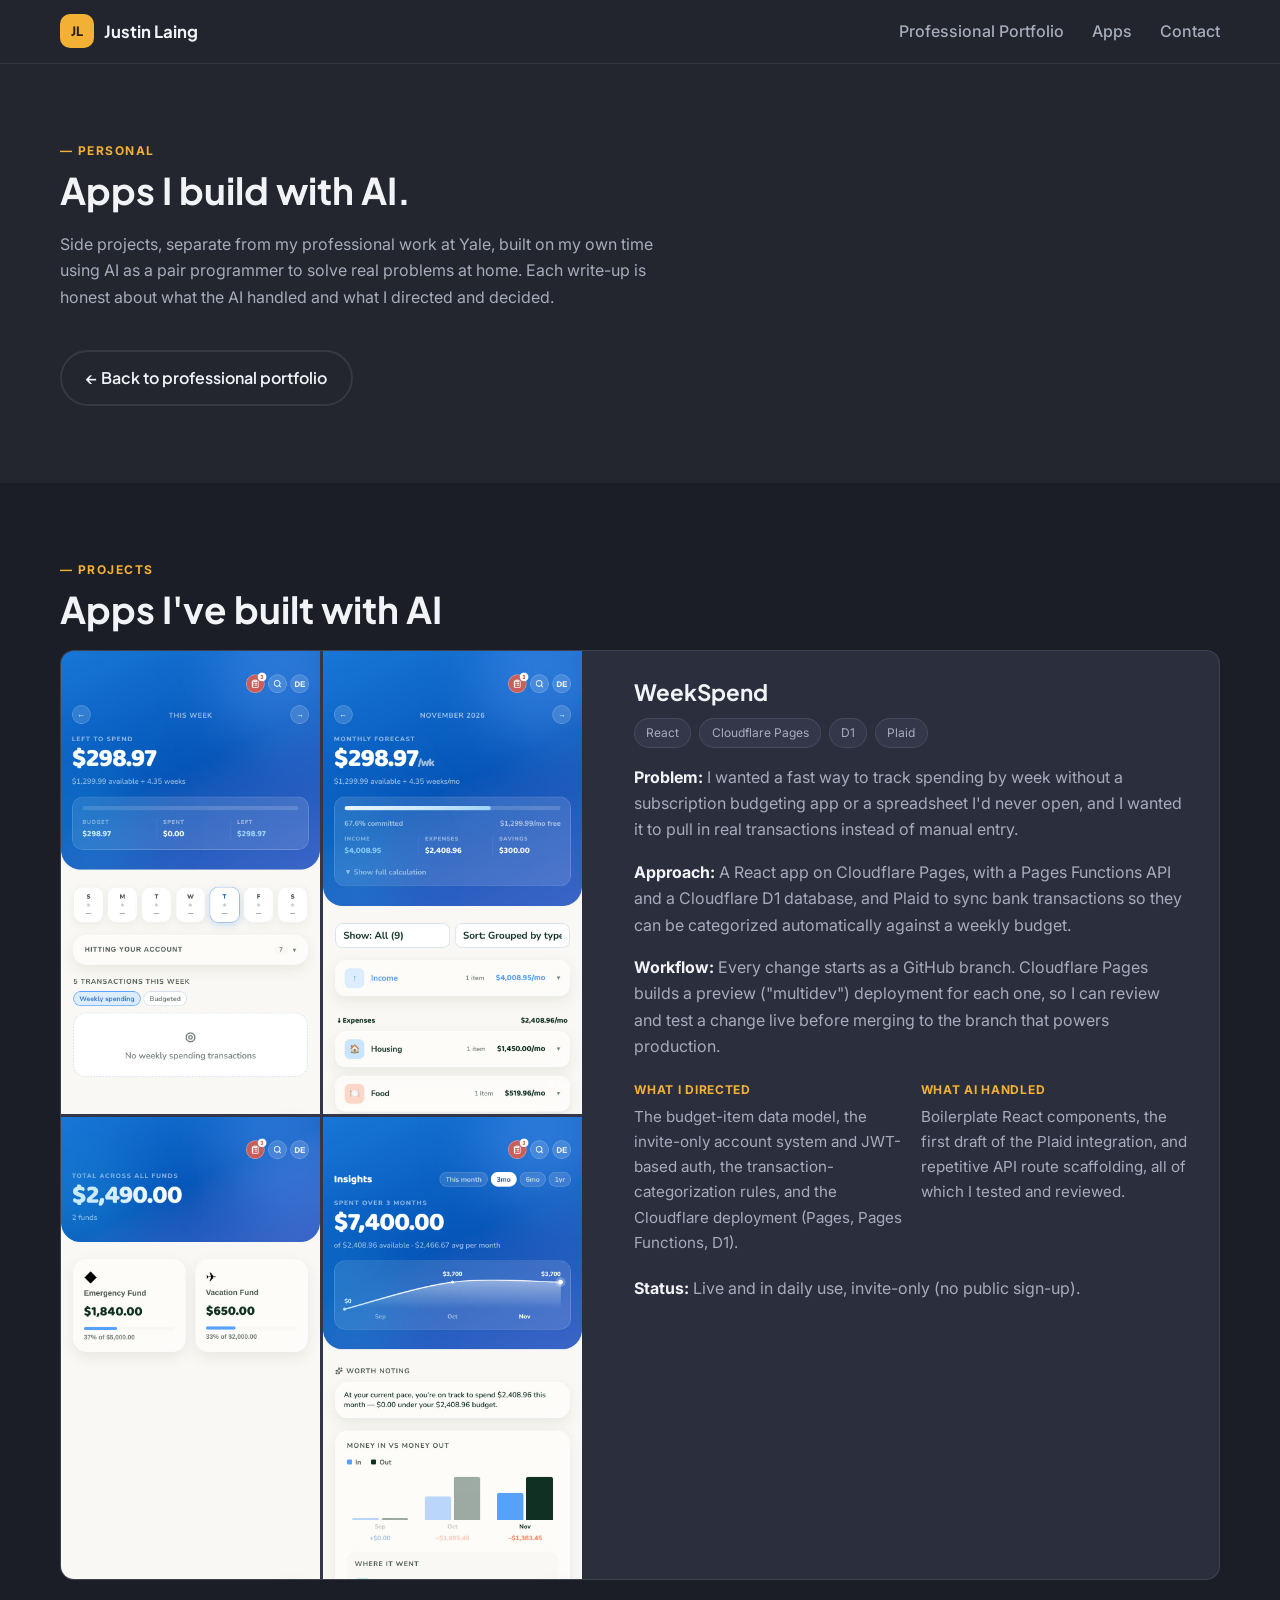
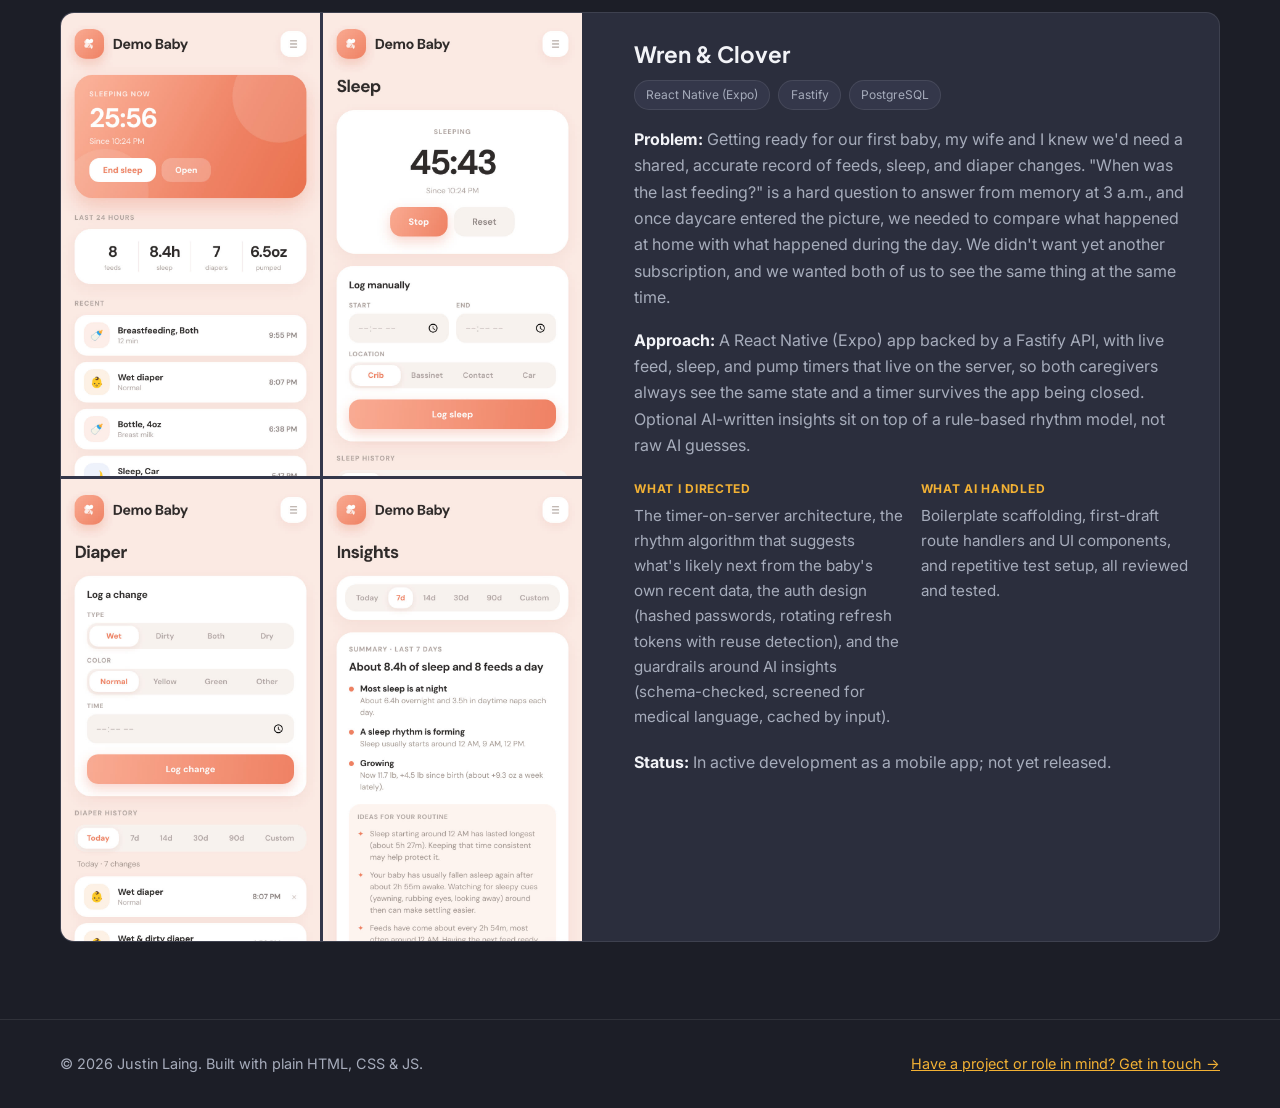
==== personal.html @ f3c693b4 "Turn project screenshots into 4-image galleries Replace the single 2-up collage per project with a p" ====
<!DOCTYPE html>
<html lang="en">
<head>
  <meta charset="UTF-8">
  <meta name="viewport" content="width=device-width, initial-scale=1.0">
  <title>Justin Laing | Personal Projects</title>
  <meta name="description" content="Personal AI-assisted app projects by Justin Laing, built on his own time and separate from his professional work at Yale University.">

  <!-- Open Graph / social sharing -->
  <meta property="og:title" content="Justin Laing | Personal Projects">
  <meta property="og:description" content="Apps Justin Laing has built with AI as a pair programmer, on his own time.">
  <meta property="og:type" content="website">

  <link rel="preconnect" href="https://fonts.googleapis.com">
  <link rel="preconnect" href="https://fonts.gstatic.com" crossorigin>
  <link href="https://fonts.googleapis.com/css2?family=Plus+Jakarta+Sans:wght@400;500;600;700;800&family=Inter:wght@400;500;600&display=swap" rel="stylesheet">

  <link rel="stylesheet" href="styles.css">
</head>
<body>
  <a class="skip-link" href="#main">Skip to content</a>

  <header class="site-header">
    <nav class="nav" aria-label="Primary">
      <a class="nav__brand" href="#top">
        <span class="nav__mark" aria-hidden="true">JL</span>
        Justin Laing
      </a>
      <button class="nav__toggle" aria-expanded="false" aria-controls="nav-menu" aria-label="Menu">
        <span></span><span></span><span></span>
      </button>
      <ul class="nav__menu" id="nav-menu">
        <li><a href="index.html">Professional Portfolio</a></li>
        <li><a href="#apps">Apps</a></li>
        <li><a href="index.html#contact">Contact</a></li>
      </ul>
    </nav>
  </header>

  <main id="main">
    <!-- Intro -->
    <section class="section" id="top">
      <div class="container">
        <p class="section__kicker">— Personal</p>
        <h1 class="section__title">Apps I build with AI.</h1>
        <p class="section__intro">Side projects, separate from my professional work at Yale, built on my own time using AI as a pair programmer to solve real problems at home. Each write-up is honest about what the AI handled and what I directed and decided.</p>
        <a class="btn btn--ghost" href="index.html">← Back to professional portfolio</a>
      </div>
    </section>

    <!-- Personal projects: AI-built apps -->
    <section class="section section--alt" id="apps" aria-labelledby="apps-h">
      <div class="container">
        <p class="section__kicker">— Projects</p>
        <h2 id="apps-h" class="section__title">Apps I've built with AI</h2>

        <div class="cases">
          <!-- Case study 1: WeekSpend -->
          <article class="case">
            <div class="case__media">
              <div class="case__gallery">
                <img src="images/weekspend-weekly.jpg" alt="WeekSpend's This Week dashboard, showing left-to-spend for the week and the week's transactions." loading="lazy" width="840" height="1500">
                <img src="images/weekspend-budget.jpg" alt="WeekSpend's Budget view: a monthly forecast with a category-by-category breakdown of income, housing, food, and more." loading="lazy" width="840" height="1500">
                <img src="images/weekspend-funds.jpg" alt="WeekSpend's Funds view, showing savings goals with progress bars toward their targets." loading="lazy" width="840" height="1500">
                <img src="images/weekspend-insights.jpg" alt="WeekSpend's Insights view, with a multi-month spending trend chart and a money-in-vs-money-out bar chart." loading="lazy" width="840" height="1500">
              </div>
            </div>
            <div class="case__body">
              <h3 class="case__title">WeekSpend</h3>
              <ul class="card__tags">
                <li>React</li><li>Cloudflare Pages</li><li>D1</li><li>Plaid</li>
              </ul>
              <p class="case__desc"><strong>Problem:</strong> I wanted a fast way to track spending by week without a subscription budgeting app or a spreadsheet I'd never open, and I wanted it to pull in real transactions instead of manual entry.</p>
              <p class="case__desc"><strong>Approach:</strong> A React app on Cloudflare Pages, with a Pages Functions API and a Cloudflare D1 database, and Plaid to sync bank transactions so they can be categorized automatically against a weekly budget.</p>
              <p class="case__desc"><strong>Workflow:</strong> Every change starts as a GitHub branch. Cloudflare Pages builds a preview ("multidev") deployment for each one, so I can review and test a change live before merging to the branch that powers production.</p>
              <dl class="case__split">
                <div>
                  <dt>What I directed</dt>
                  <dd>The budget-item data model, the invite-only account system and JWT-based auth, the transaction-categorization rules, and the Cloudflare deployment (Pages, Pages Functions, D1).</dd>
                </div>
                <div>
                  <dt>What AI handled</dt>
                  <dd>Boilerplate React components, the first draft of the Plaid integration, and repetitive API route scaffolding, all of which I tested and reviewed.</dd>
                </div>
              </dl>
              <p class="case__desc"><strong>Status:</strong> Live and in daily use, invite-only (no public sign-up).</p>
            </div>
          </article>

          <!-- Case study 2: Wren & Clover -->
          <article class="case">
            <div class="case__media">
              <div class="case__gallery">
                <img src="images/wren-home.jpg" alt="Wren &amp; Clover's Home screen, with a live sleeping-now timer, 24-hour stats, and a recent activity feed. Shown with demo data." loading="lazy" width="840" height="1500">
                <img src="images/wren-sleep.jpg" alt="Wren &amp; Clover's Sleep screen, with a running sleep timer, manual logging form, and sleep history." loading="lazy" width="840" height="1500">
                <img src="images/wren-diaper.jpg" alt="Wren &amp; Clover's Diaper screen, with a logging form and a history list of recent changes." loading="lazy" width="840" height="1500">
                <img src="images/wren-insights.jpg" alt="Wren &amp; Clover's Insights screen, with a rule-based summary of sleep, feed, and growth rhythms." loading="lazy" width="840" height="1500">
              </div>
            </div>
            <div class="case__body">
              <h3 class="case__title">Wren &amp; Clover</h3>
              <ul class="card__tags">
                <li>React Native (Expo)</li><li>Fastify</li><li>PostgreSQL</li>
              </ul>
              <p class="case__desc"><strong>Problem:</strong> Getting ready for our first baby, my wife and I knew we'd need a shared, accurate record of feeds, sleep, and diaper changes. "When was the last feeding?" is a hard question to answer from memory at 3 a.m., and once daycare entered the picture, we needed to compare what happened at home with what happened during the day. We didn't want yet another subscription, and we wanted both of us to see the same thing at the same time.</p>
              <p class="case__desc"><strong>Approach:</strong> A React Native (Expo) app backed by a Fastify API, with live feed, sleep, and pump timers that live on the server, so both caregivers always see the same state and a timer survives the app being closed. Optional AI-written insights sit on top of a rule-based rhythm model, not raw AI guesses.</p>
              <dl class="case__split">
                <div>
                  <dt>What I directed</dt>
                  <dd>The timer-on-server architecture, the rhythm algorithm that suggests what's likely next from the baby's own recent data, the auth design (hashed passwords, rotating refresh tokens with reuse detection), and the guardrails around AI insights (schema-checked, screened for medical language, cached by input).</dd>
                </div>
                <div>
                  <dt>What AI handled</dt>
                  <dd>Boilerplate scaffolding, first-draft route handlers and UI components, and repetitive test setup, all reviewed and tested.</dd>
                </div>
              </dl>
              <p class="case__desc"><strong>Status:</strong> In active development as a mobile app; not yet released.</p>
            </div>
          </article>
        </div>
      </div>
    </section>
  </main>

  <footer class="site-footer">
    <div class="container footer__grid">
      <p>© <span id="year"></span> Justin Laing. Built with plain HTML, CSS &amp; JS.</p>
      <p><a href="index.html#contact">Have a project or role in mind? Get in touch <span aria-hidden="true">→</span></a></p>
    </div>
  </footer>

  <script src="script.js" defer></script>
</body>
</html>
---- styles.css ----
/* ---- Design tokens ---- */
:root {
  --bg: #23252f;
  --bg-panel: #34374a;
  --bg-panel-alt: #2b2e3d;
  --bg-alt: #1c1e27;
  --text: #f2f3f7;
  --muted: #a6acbb;
  --accent: #f2b134;
  --accent-dark: #d99a1f;
  --accent-ink: #2a2110;
  --border: rgba(255, 255, 255, 0.09);
  --radius: 14px;
  --max: 1160px;
  --space: clamp(3rem, 6vw, 5.5rem);
  --font-head: "Plus Jakarta Sans", system-ui, -apple-system, "Segoe UI", Roboto, sans-serif;
  --font-body: "Inter", system-ui, -apple-system, "Segoe UI", Roboto, sans-serif;
  font-synthesis: none;
}

/* ---- Reset / base ---- */
*, *::before, *::after { box-sizing: border-box; }
html { scroll-behavior: smooth; }
@media (prefers-reduced-motion: reduce) { html { scroll-behavior: auto; } }

body {
  margin: 0;
  font-family: var(--font-body);
  line-height: 1.65;
  color: var(--text);
  background: var(--bg);
  -webkit-font-smoothing: antialiased;
}

h1, h2, h3 { font-family: var(--font-head); line-height: 1.2; margin: 0 0 0.5em; font-weight: 700; }
p { margin: 0 0 1rem; }
a { color: var(--accent); }

img { max-width: 100%; height: auto; }

.container {
  width: min(100% - 2.5rem, var(--max));
  margin-inline: auto;
}
.container--narrow { max-width: 620px; }

/* ---- Accessibility helpers ---- */
.skip-link {
  position: absolute; left: 0; top: -3rem;
  background: var(--accent); color: var(--accent-ink);
  padding: .6rem 1rem; z-index: 100;
  transition: top .15s;
}
.skip-link:focus { top: 0; }

:focus-visible {
  outline: 3px solid var(--accent);
  outline-offset: 2px;
}

/* ---- Header / nav ---- */
.site-header {
  position: sticky; top: 0; z-index: 50;
  background: color-mix(in srgb, var(--bg) 88%, transparent);
  backdrop-filter: blur(10px);
  border-bottom: 1px solid var(--border);
}
.nav {
  display: flex; align-items: center; justify-content: space-between;
  width: min(100% - 2.5rem, var(--max)); margin-inline: auto;
  padding: .9rem 0;
}
.nav__brand {
  display: flex; align-items: center; gap: .6rem;
  font-family: var(--font-head); font-weight: 700; font-size: 1.05rem;
  text-decoration: none; color: var(--text);
}
.nav__mark {
  display: grid; place-items: center;
  width: 34px; height: 34px; border-radius: 10px;
  background: var(--accent); color: var(--accent-ink);
  font-family: var(--font-head); font-weight: 800; font-size: .8rem;
  letter-spacing: .01em;
}
.nav__menu {
  display: flex; gap: 1.75rem; list-style: none; margin: 0; padding: 0;
}
.nav__menu a { text-decoration: none; color: var(--muted); font-weight: 500; }
.nav__menu a:hover { color: var(--accent); }

.nav__toggle {
  display: none; flex-direction: column; gap: 5px;
  background: none; border: 0; cursor: pointer; padding: .4rem;
}
.nav__toggle span {
  width: 24px; height: 2px; background: var(--text); border-radius: 2px;
}

@media (max-width: 640px) {
  .nav__toggle { display: flex; }
  .nav__menu {
    position: absolute; inset: 100% 0 auto 0;
    flex-direction: column; gap: 0;
    background: var(--bg); border-bottom: 1px solid var(--border);
    padding: .5rem 1.25rem 1rem;
    display: none;
  }
  .nav__menu.is-open { display: flex; }
  .nav__menu li { padding: .5rem 0; }
}

/* ---- Buttons ---- */
.btn {
  display: inline-block; padding: .8rem 1.5rem;
  border-radius: 999px; font-weight: 600; font-family: var(--font-head);
  text-decoration: none; cursor: pointer; border: 2px solid transparent;
  transition: background .15s, color .15s, border-color .15s, transform .15s;
}
.btn--primary { background: var(--accent); color: var(--accent-ink); }
.btn--primary:hover { background: var(--accent-dark); transform: translateY(-1px); }
.btn--ghost { border-color: var(--border); color: var(--text); }
.btn--ghost:hover { border-color: var(--accent); color: var(--accent); }

/* ---- Hero ---- */
.hero { padding: var(--space) 0 calc(var(--space) * .6); background: var(--bg); }
.hero__grid {
  width: min(100% - 2.5rem, var(--max)); margin-inline: auto;
  display: grid; gap: 2.5rem; grid-template-columns: 1fr;
  align-items: center;
}
@media (min-width: 860px) {
  .hero__grid { grid-template-columns: minmax(0, 320px) 1fr; gap: 4rem; }
}

.hero__visual {
  background: linear-gradient(160deg, var(--bg-panel), var(--bg-panel-alt));
  border: 1px solid var(--border);
  border-radius: 24px;
  padding: 2.5rem 2rem;
  display: flex; flex-direction: column; align-items: flex-start; gap: 1.5rem;
  position: relative; overflow: hidden;
}
.hero__visual::before {
  content: ""; position: absolute; inset: auto -30% -40% auto;
  width: 220px; height: 220px; border-radius: 50%;
  background: color-mix(in srgb, var(--accent) 18%, transparent);
}
.hero__avatar {
  position: relative;
  width: 96px; height: 96px; border-radius: 50%;
  background: var(--accent); color: var(--accent-ink);
  display: grid; place-items: center;
  font-family: var(--font-head); font-weight: 800; font-size: 2rem;
  border: 4px solid color-mix(in srgb, var(--accent) 40%, transparent);
}
.hero__nameplate {
  position: relative;
  font-family: var(--font-head); font-weight: 800;
  font-size: clamp(1.6rem, 3vw, 2rem); margin: 0;
}
.hero__nameplate-accent { color: var(--accent); }
.hero__iconlinks {
  position: relative;
  list-style: none; display: flex; gap: .75rem; margin: 0; padding: 0;
}
.hero__iconlinks a {
  display: grid; place-items: center;
  width: 40px; height: 40px; border-radius: 50%;
  border: 1px solid var(--border); color: var(--text);
  transition: border-color .15s, color .15s, background .15s;
}
.hero__iconlinks a:hover {
  border-color: var(--accent); color: var(--accent-ink); background: var(--accent);
}

.hero__content { max-width: 640px; }
.hero__kicker {
  text-transform: uppercase; letter-spacing: .12em;
  font-size: .8rem; color: var(--accent); font-weight: 700; margin-bottom: 1rem;
}
.hero__title { font-size: clamp(2rem, 4.5vw, 2.9rem); }
.hero__lead { font-size: 1.15rem; color: var(--muted); max-width: 48ch; }
.hero__actions { display: flex; flex-wrap: wrap; gap: 1rem; margin-top: 1.75rem; }

/* ---- Sections (general) ---- */
.section { padding: var(--space) 0; }
.section--alt { background: var(--bg-alt); }
.section__title { font-size: clamp(1.6rem, 4vw, 2.3rem); }
.section__kicker {
  text-transform: uppercase; letter-spacing: .12em;
  font-size: .75rem; font-weight: 700; color: var(--accent);
  margin: 0 0 .5rem;
}
.section__intro { color: var(--muted); max-width: 60ch; margin-bottom: 2.5rem; }

/* ---- Stats strip ---- */
.stats { padding: var(--space) 0; background: var(--bg-alt); border-block: 1px solid var(--border); }
.stats__grid {
  display: grid; gap: 3rem; grid-template-columns: 1fr;
}
@media (min-width: 860px) {
  .stats__grid { grid-template-columns: 1fr 1fr; align-items: start; }
}
.stats__title { font-size: clamp(1.4rem, 3vw, 1.9rem); }
.stats__text { color: var(--muted); max-width: 42ch; }
.stats__link {
  display: inline-block; font-weight: 600; text-decoration: none;
  color: var(--accent); margin-top: .5rem;
}
.stats__link:hover { text-decoration: underline; }
.stats__quote {
  font-family: var(--font-head); font-weight: 600; font-size: 1.2rem;
  color: var(--text); font-style: normal; margin-bottom: 2rem;
}
.stats__numbers {
  display: grid; gap: 1.5rem;
  grid-template-columns: repeat(auto-fit, minmax(130px, 1fr));
}
.stat__value {
  display: block; font-family: var(--font-head); font-weight: 800;
  font-size: 2.2rem; color: var(--accent);
}
.stat__label { display: block; color: var(--muted); font-size: .9rem; }

/* ---- Services / cards ---- */
.services { padding: var(--space) 0; background: var(--bg); }
.service-cards {
  display: grid; gap: 1.5rem;
  grid-template-columns: repeat(auto-fit, minmax(240px, 1fr));
  margin-top: 2.5rem;
}
.service-card {
  background: var(--bg-panel-alt); border: 1px solid var(--border);
  border-radius: var(--radius); padding: 2rem;
  transition: transform .15s, border-color .15s;
}
.service-card:hover { transform: translateY(-3px); border-color: var(--accent); }
.service-card h3 { font-size: 1.15rem; margin: 1.25rem 0 .5rem; }
.service-card p { color: var(--muted); margin: 0; font-size: .95rem; }
.service-card__icon { color: var(--accent); }
.service-card--accent {
  background: var(--accent); color: var(--accent-ink);
  border-color: var(--accent);
}
.service-card--accent .service-card__icon { color: var(--accent-ink); }
.service-card--accent p { color: color-mix(in srgb, var(--accent-ink) 75%, transparent); }
.service-card--accent:hover { transform: translateY(-3px); border-color: var(--accent-dark); }

/* ---- Project / portfolio cards ---- */
.portfolio { background: var(--bg-alt); }
.cases { display: grid; gap: 2rem; }
.case {
  display: grid; gap: 1.5rem;
  grid-template-columns: 1fr;
  background: var(--bg-panel-alt); border: 1px solid var(--border);
  border-radius: var(--radius); overflow: hidden;
  transition: border-color .15s;
}
.case:hover { border-color: var(--accent); }
@media (min-width: 720px) {
  .case { grid-template-columns: minmax(0, 45%) 1fr; align-items: stretch; }
}
.case__media { background: var(--bg-panel); height: 100%; }
.case__media img { display: block; width: 100%; height: 100%; object-fit: cover; }
.case__gallery {
  display: grid; grid-template-columns: repeat(2, 1fr); gap: 3px;
  height: 100%;
}
.case__gallery img {
  width: 100%; height: 100%;
  aspect-ratio: 840 / 1500; object-fit: cover; object-position: top;
}
.case__body { padding: 1.75rem; }
.case__title { font-size: 1.4rem; margin-bottom: .75rem; }
.case__desc { color: var(--muted); }
.case__desc strong { color: var(--text); }
.case__split {
  display: grid; gap: 1rem; margin: 1.25rem 0;
  grid-template-columns: repeat(auto-fit, minmax(180px, 1fr));
}
.case__split dt {
  font-size: .75rem; text-transform: uppercase; letter-spacing: .06em;
  color: var(--accent); font-weight: 700; margin-bottom: .3rem;
}
.case__split dd { margin: 0; color: var(--muted); font-size: .95rem; }
.case__links { display: flex; align-items: center; gap: 1.25rem; margin: 1.25rem 0 0; }

.card__tags {
  list-style: none; margin: 0 0 1rem; padding: 0;
  display: flex; flex-wrap: wrap; gap: .5rem;
}
.card__tags li {
  font-size: .75rem; background: var(--bg-panel);
  border: 1px solid var(--border); border-radius: 999px;
  padding: .25rem .7rem; color: var(--muted);
}
.card__link { font-weight: 600; text-decoration: none; }
.card__link:hover { text-decoration: underline; }

/* ---- Case study (work) ---- */
.case-highlight {
  display: grid; gap: 1.5rem;
  margin: 2rem 0 2.5rem;
}
@media (min-width: 700px) {
  .case-highlight { grid-template-columns: 1.2fr 1fr; align-items: stretch; gap: 2rem; }
}

.case-media {
  margin: 0;
  border: 1px solid var(--border);
  border-radius: var(--radius);
  overflow: hidden;
  background: var(--bg-panel);
  display: flex; flex-direction: column;
}
.case-media img { display: block; width: 100%; height: auto; flex: 1; object-fit: cover; }
.case-media figcaption {
  padding: .6rem 1rem;
  font-size: .8rem; color: var(--muted);
  border-top: 1px solid var(--border);
}

.case-facts {
  display: grid; gap: 1rem;
  grid-template-columns: repeat(2, 1fr);
}
.case-fact {
  background: var(--bg-panel-alt); border: 1px solid var(--border);
  border-radius: var(--radius); padding: 1.1rem 1.25rem;
}
.case-fact__label {
  display: block; text-transform: uppercase; letter-spacing: .06em;
  font-size: .72rem; font-weight: 700; color: var(--accent); margin-bottom: .35rem;
}
.case-fact__value { display: block; font-family: var(--font-head); font-weight: 700; font-size: 1.05rem; }

.case-body { display: grid; gap: 2.5rem; margin-top: 2.5rem; }
@media (min-width: 820px) {
  .case-body { grid-template-columns: 1.1fr .9fr; align-items: start; }
}
.case-body h3 { font-size: 1.1rem; margin: 1.5rem 0 .6rem; }
.case-body h3:first-child { margin-top: 0; }
.case-body p { color: var(--muted); }
.case-body ul.tl__list { color: var(--muted); }

.case-quote {
  border-left: 3px solid var(--accent); margin: 1.5rem 0 0;
  padding: .2rem 0 .2rem 1.25rem;
}
.case-quote p { font-family: var(--font-head); font-weight: 600; font-size: 1.05rem; color: var(--text); margin-bottom: .4rem; }
.case-quote cite { font-style: normal; color: var(--muted); font-size: .85rem; }

.case-actions { margin-top: 2rem; }

/* ---- About ---- */
.about { max-width: 68ch; }
.about p { color: var(--muted); }

/* ---- Skills ---- */
.skills {
  list-style: none; margin: 0; padding: 0;
  display: grid; gap: .75rem;
  grid-template-columns: repeat(auto-fit, minmax(180px, 1fr));
}
.skills li {
  background: var(--bg-panel-alt); border: 1px solid var(--border);
  border-radius: var(--radius); padding: .75rem 1rem; font-weight: 500;
}

/* ---- Contact ---- */
.contact__grid {
  display: grid; gap: 3rem; grid-template-columns: 1fr;
}
@media (min-width: 860px) {
  .contact__grid { grid-template-columns: minmax(0, 380px) 1fr; align-items: start; }
}
.contact__intro p { color: var(--muted); }

.form { display: grid; gap: 1.25rem; }
.field { display: grid; gap: .4rem; }
.field label { font-weight: 600; }
.field input, .field textarea {
  font: inherit; padding: .7rem .8rem;
  border: 1px solid var(--border); border-radius: 10px;
  background: var(--bg-panel-alt); color: var(--text);
}
.field input:focus, .field textarea:focus {
  border-color: var(--accent); outline: none;
  box-shadow: 0 0 0 3px color-mix(in srgb, var(--accent) 25%, transparent);
}
.field textarea { resize: vertical; }
.form__status { font-weight: 500; margin: 0; }
.form__status.is-error { color: #ff7a6b; }
.form__status.is-success { color: #6fd394; }

/* ---- Footer ---- */
.site-footer {
  border-top: 1px solid var(--border);
  padding: 2rem 0; color: var(--muted); font-size: .9rem;
  background: var(--bg-alt);
}
.footer__grid {
  display: flex; flex-wrap: wrap; gap: .5rem 1.5rem;
  align-items: center; justify-content: space-between;
}
.footer__grid p { margin: 0; }

/* ---- Experience head ---- */
.exp__head {
  display: flex; flex-wrap: wrap; gap: 1rem;
  align-items: center; justify-content: space-between; margin-bottom: 1.5rem;
}
.exp__hint {
  color: var(--muted); font-size: .9rem; margin-bottom: 1.75rem;
}

/* ---- Timeline ---- */
.timeline { list-style: none; margin: 0; padding: 0; position: relative; }
.timeline::before {
  content: ""; position: absolute; left: 7px; top: 4px; bottom: 4px;
  width: 2px; background: var(--border);
}
.tl { position: relative; padding-left: 2rem; margin-bottom: 1rem; }
.tl[hidden] { display: none; }
.tl__item {
  background: var(--bg-panel-alt); border: 1px solid var(--border);
  border-radius: var(--radius);
  transition: border-color .15s, background .15s;
}
.tl__item:hover, .tl__item:focus-within {
  border-color: var(--accent);
  background: color-mix(in srgb, var(--bg-panel-alt) 80%, var(--accent) 6%);
}
.tl__summary {
  display: flex; align-items: center; gap: 1rem;
  cursor: pointer; list-style: none;
  padding: 1.1rem 1.35rem;
}
.tl__summary::-webkit-details-marker { display: none; }
.tl__summary-text { display: grid; gap: .15rem; flex: 1; min-width: 0; }
.tl__dot {
  position: absolute; left: 0; top: 1.2rem;
  width: 16px; height: 16px; border-radius: 50%;
  background: var(--bg-alt); border: 3px solid var(--accent);
}
.tl__role { font-family: var(--font-head); font-weight: 700; font-size: 1.1rem; }
.tl__meta { color: var(--muted); font-size: .9rem; }
.tl__chevron {
  flex-shrink: 0; color: var(--muted);
  transition: transform .2s, color .15s;
}
.tl__item[open] .tl__chevron { transform: rotate(180deg); color: var(--accent); }
.tl__item:hover .tl__chevron, .tl__item:focus-within .tl__chevron { color: var(--accent); }
.tl__detail { padding: 0 1.35rem 1.25rem; margin-top: -.25rem; color: var(--muted); }
.tl__detail p { margin-bottom: .75rem; }

/* ---- Timeline detail lists ---- */
.tl__list { margin: .25rem 0 1rem; padding-left: 1.1rem; }
.tl__list li { margin-bottom: .5rem; }

/* ---- Skill groups ---- */
.skillgroups {
  display: grid; gap: 2rem;
  grid-template-columns: repeat(auto-fit, minmax(220px, 1fr));
}
.skillgroup__title {
  font-size: .8rem; text-transform: uppercase; letter-spacing: .06em;
  color: var(--muted); margin-bottom: .85rem;
}
.skillgroup .skills { grid-template-columns: 1fr; gap: .5rem; }

/* ---- Print: clean résumé output ---- */
@media print {
  .site-header, .site-footer, .hero, .stats, .services, .portfolio,
  .exp__hint, .nav__toggle, .skip-link, .form, #contact .section__title,
  .exp__head .btn { display: none !important; }
  body { color: #000; background: #fff; }
  .section { padding: 1rem 0; }
  .tl__item, .skills li {
    border: 1px solid #ccc; break-inside: avoid;
  }
  .timeline .tl__detail { display: block !important; }
  details { display: block; }
  details > summary { list-style: none; }
  a { color: #000; text-decoration: underline; }
}
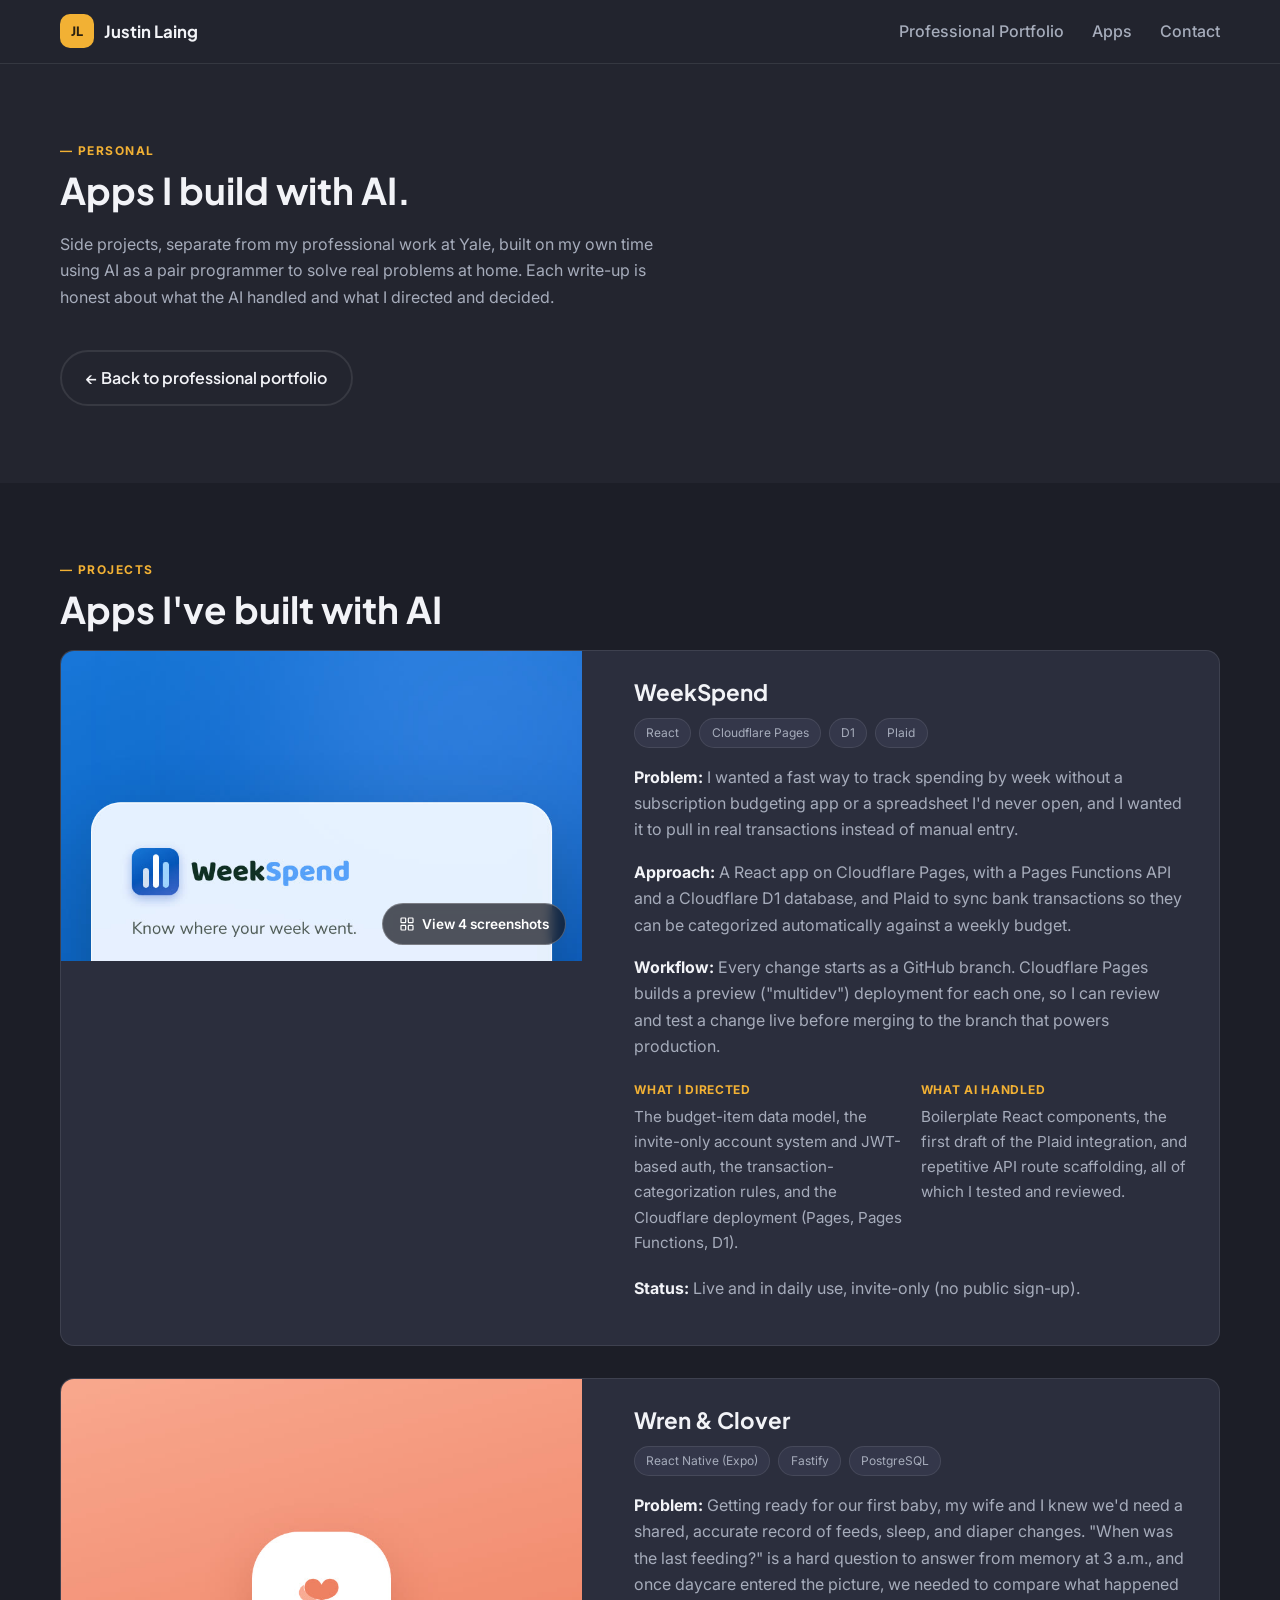
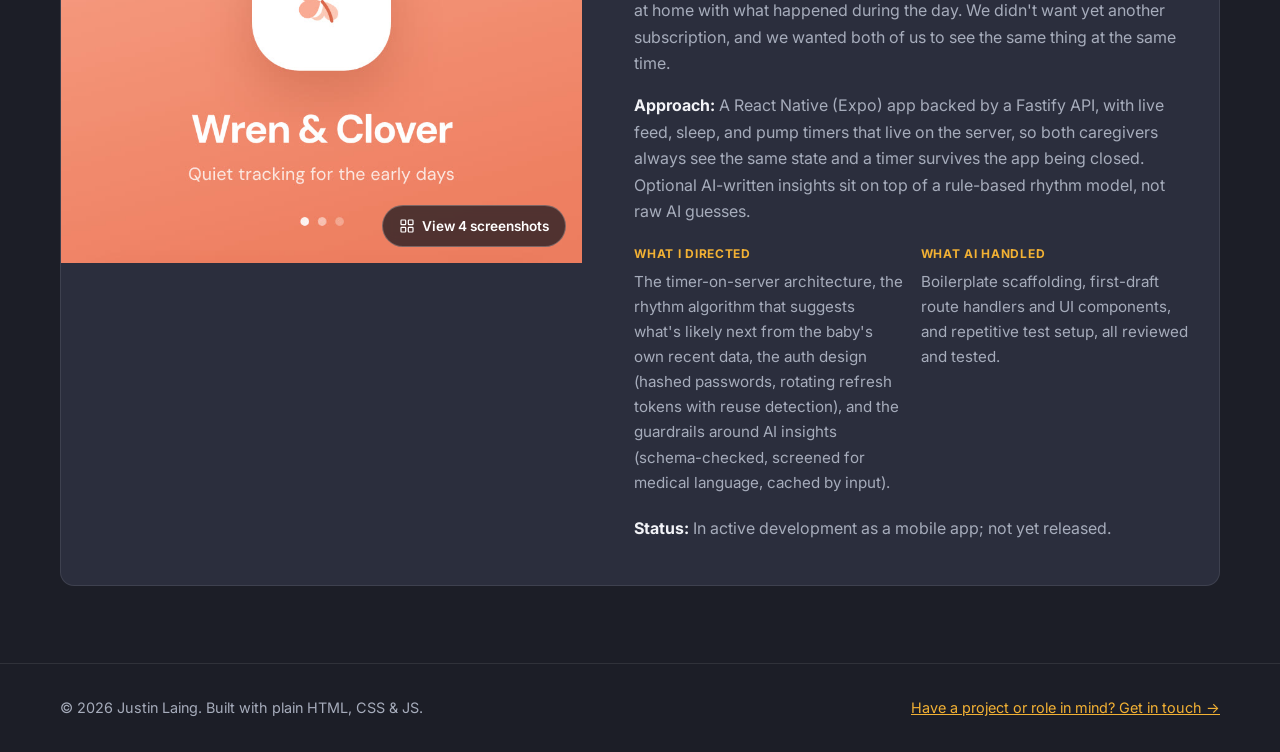
==== commit 2229b155: "Show app branding as the main image, screenshots in a lightbox gallery Replace the inline 2x2 screen" ====
--- a/personal.html
+++ b/personal.html
@@ -58,12 +58,17 @@
           <!-- Case study 1: WeekSpend -->
           <article class="case">
             <div class="case__media">
-              <div class="case__gallery">
-                <img src="images/weekspend-weekly.jpg" alt="WeekSpend's This Week dashboard, showing left-to-spend for the week and the week's transactions." loading="lazy" width="840" height="1500">
-                <img src="images/weekspend-budget.jpg" alt="WeekSpend's Budget view: a monthly forecast with a category-by-category breakdown of income, housing, food, and more." loading="lazy" width="840" height="1500">
-                <img src="images/weekspend-funds.jpg" alt="WeekSpend's Funds view, showing savings goals with progress bars toward their targets." loading="lazy" width="840" height="1500">
-                <img src="images/weekspend-insights.jpg" alt="WeekSpend's Insights view, with a multi-month spending trend chart and a money-in-vs-money-out bar chart." loading="lazy" width="840" height="1500">
-              </div>
+              <img src="images/weekspend-brand.jpg" alt="The WeekSpend app icon and wordmark, with the tagline 'Know where your week went.'" loading="lazy" width="840" height="500">
+              <button type="button" class="case__gallery-btn" data-gallery-target="gallery-weekspend">
+                <svg viewBox="0 0 24 24" width="16" height="16" fill="none" stroke="currentColor" stroke-width="1.8" stroke-linecap="round" stroke-linejoin="round" aria-hidden="true"><rect x="3" y="3" width="7" height="7" rx="1"/><rect x="14" y="3" width="7" height="7" rx="1"/><rect x="3" y="14" width="7" height="7" rx="1"/><rect x="14" y="14" width="7" height="7" rx="1"/></svg>
+                View 4 screenshots
+              </button>
+            </div>
+            <div id="gallery-weekspend" class="gallery-data" hidden>
+              <img src="images/weekspend-weekly.jpg" alt="WeekSpend's This Week dashboard, showing left-to-spend for the week and the week's transactions.">
+              <img src="images/weekspend-budget.jpg" alt="WeekSpend's Budget view: a monthly forecast with a category-by-category breakdown of income, housing, food, and more.">
+              <img src="images/weekspend-funds.jpg" alt="WeekSpend's Funds view, showing savings goals with progress bars toward their targets.">
+              <img src="images/weekspend-insights.jpg" alt="WeekSpend's Insights view, with a multi-month spending trend chart and a money-in-vs-money-out bar chart.">
             </div>
             <div class="case__body">
               <h3 class="case__title">WeekSpend</h3>
@@ -90,12 +95,17 @@
           <!-- Case study 2: Wren & Clover -->
           <article class="case">
             <div class="case__media">
-              <div class="case__gallery">
-                <img src="images/wren-home.jpg" alt="Wren &amp; Clover's Home screen, with a live sleeping-now timer, 24-hour stats, and a recent activity feed. Shown with demo data." loading="lazy" width="840" height="1500">
-                <img src="images/wren-sleep.jpg" alt="Wren &amp; Clover's Sleep screen, with a running sleep timer, manual logging form, and sleep history." loading="lazy" width="840" height="1500">
-                <img src="images/wren-diaper.jpg" alt="Wren &amp; Clover's Diaper screen, with a logging form and a history list of recent changes." loading="lazy" width="840" height="1500">
-                <img src="images/wren-insights.jpg" alt="Wren &amp; Clover's Insights screen, with a rule-based summary of sleep, feed, and growth rhythms." loading="lazy" width="840" height="1500">
-              </div>
+              <img src="images/wren-brand.jpg" alt="The Wren &amp; Clover app icon and wordmark, with the tagline 'Quiet tracking for the early days.'" loading="lazy" width="840" height="780">
+              <button type="button" class="case__gallery-btn" data-gallery-target="gallery-wren">
+                <svg viewBox="0 0 24 24" width="16" height="16" fill="none" stroke="currentColor" stroke-width="1.8" stroke-linecap="round" stroke-linejoin="round" aria-hidden="true"><rect x="3" y="3" width="7" height="7" rx="1"/><rect x="14" y="3" width="7" height="7" rx="1"/><rect x="3" y="14" width="7" height="7" rx="1"/><rect x="14" y="14" width="7" height="7" rx="1"/></svg>
+                View 4 screenshots
+              </button>
+            </div>
+            <div id="gallery-wren" class="gallery-data" hidden>
+              <img src="images/wren-home.jpg" alt="Wren &amp; Clover's Home screen, with a live sleeping-now timer, 24-hour stats, and a recent activity feed. Shown with demo data.">
+              <img src="images/wren-sleep.jpg" alt="Wren &amp; Clover's Sleep screen, with a running sleep timer, manual logging form, and sleep history.">
+              <img src="images/wren-diaper.jpg" alt="Wren &amp; Clover's Diaper screen, with a logging form and a history list of recent changes.">
+              <img src="images/wren-insights.jpg" alt="Wren &amp; Clover's Insights screen, with a rule-based summary of sleep, feed, and growth rhythms.">
             </div>
             <div class="case__body">
               <h3 class="case__title">Wren &amp; Clover</h3>
@@ -120,6 +130,16 @@
         </div>
       </div>
     </section>
+
+    <dialog class="lightbox" id="lightbox">
+      <button type="button" class="lightbox__close" aria-label="Close gallery">&times;</button>
+      <div class="lightbox__stage">
+        <button type="button" class="lightbox__nav lightbox__nav--prev" aria-label="Previous screenshot">&lsaquo;</button>
+        <img class="lightbox__img" src="" alt="">
+        <button type="button" class="lightbox__nav lightbox__nav--next" aria-label="Next screenshot">&rsaquo;</button>
+      </div>
+      <p class="lightbox__counter"></p>
+    </dialog>
   </main>
 
   <footer class="site-footer">
--- a/styles.css
+++ b/styles.css
@@ -260,16 +260,20 @@
 @media (min-width: 720px) {
   .case { grid-template-columns: minmax(0, 45%) 1fr; align-items: stretch; }
 }
-.case__media { background: var(--bg-panel); height: 100%; }
-.case__media img { display: block; width: 100%; height: 100%; object-fit: cover; }
-.case__gallery {
-  display: grid; grid-template-columns: repeat(2, 1fr); gap: 3px;
-  height: 100%;
-}
-.case__gallery img {
-  width: 100%; height: 100%;
-  aspect-ratio: 840 / 1500; object-fit: cover; object-position: top;
-}
+.case__media { background: var(--bg-panel); position: relative; align-self: start; }
+.case__media img { display: block; width: 100%; height: auto; }
+.case__gallery-btn {
+  position: absolute; right: 1rem; bottom: 1rem;
+  display: inline-flex; align-items: center; gap: .45rem;
+  padding: .55rem 1rem; border-radius: 999px;
+  border: 1px solid rgba(255, 255, 255, 0.25);
+  background: rgba(20, 22, 30, 0.72);
+  backdrop-filter: blur(6px);
+  color: #fff; font: inherit; font-size: .85rem; font-weight: 600;
+  cursor: pointer; transition: border-color .15s, background .15s;
+}
+.case__gallery-btn:hover { border-color: var(--accent); background: rgba(20, 22, 30, 0.88); }
+.gallery-data { display: none; }
 .case__body { padding: 1.75rem; }
 .case__title { font-size: 1.4rem; margin-bottom: .75rem; }
 .case__desc { color: var(--muted); }
@@ -469,6 +473,44 @@
   color: var(--muted); margin-bottom: .85rem;
 }
 .skillgroup .skills { grid-template-columns: 1fr; gap: .5rem; }
+
+/* ---- Screenshot lightbox ---- */
+.lightbox {
+  display: none;
+  flex-direction: column; align-items: center; gap: 1rem;
+  border: none; padding: 1.5rem; margin: auto;
+  max-width: min(94vw, 720px); max-height: 92vh;
+  background: var(--bg-panel-alt); border-radius: var(--radius);
+}
+.lightbox[open] { display: flex; }
+.lightbox::backdrop { background: rgba(10, 11, 15, 0.82); }
+.lightbox__close {
+  align-self: flex-end;
+  background: none; border: none; color: var(--muted);
+  font-size: 1.8rem; line-height: 1; cursor: pointer; padding: 0 .25rem;
+}
+.lightbox__close:hover { color: var(--accent); }
+.lightbox__stage {
+  display: flex; align-items: center; gap: 1rem;
+  width: 100%;
+}
+.lightbox__img {
+  flex: 1; min-width: 0;
+  max-height: 72vh; width: auto; margin-inline: auto;
+  display: block; border-radius: 10px;
+}
+.lightbox__nav {
+  flex-shrink: 0; width: 44px; height: 44px; border-radius: 50%;
+  background: var(--bg-panel); border: 1px solid var(--border);
+  color: var(--text); font-size: 1.5rem; line-height: 1; cursor: pointer;
+  transition: border-color .15s, color .15s;
+}
+.lightbox__nav:hover { border-color: var(--accent); color: var(--accent); }
+.lightbox__counter { color: var(--muted); font-size: .85rem; margin: 0; }
+@media (max-width: 600px) {
+  .lightbox__stage { gap: .5rem; }
+  .lightbox__nav { width: 36px; height: 36px; font-size: 1.2rem; }
+}
 
 /* ---- Print: clean résumé output ---- */
 @media print {
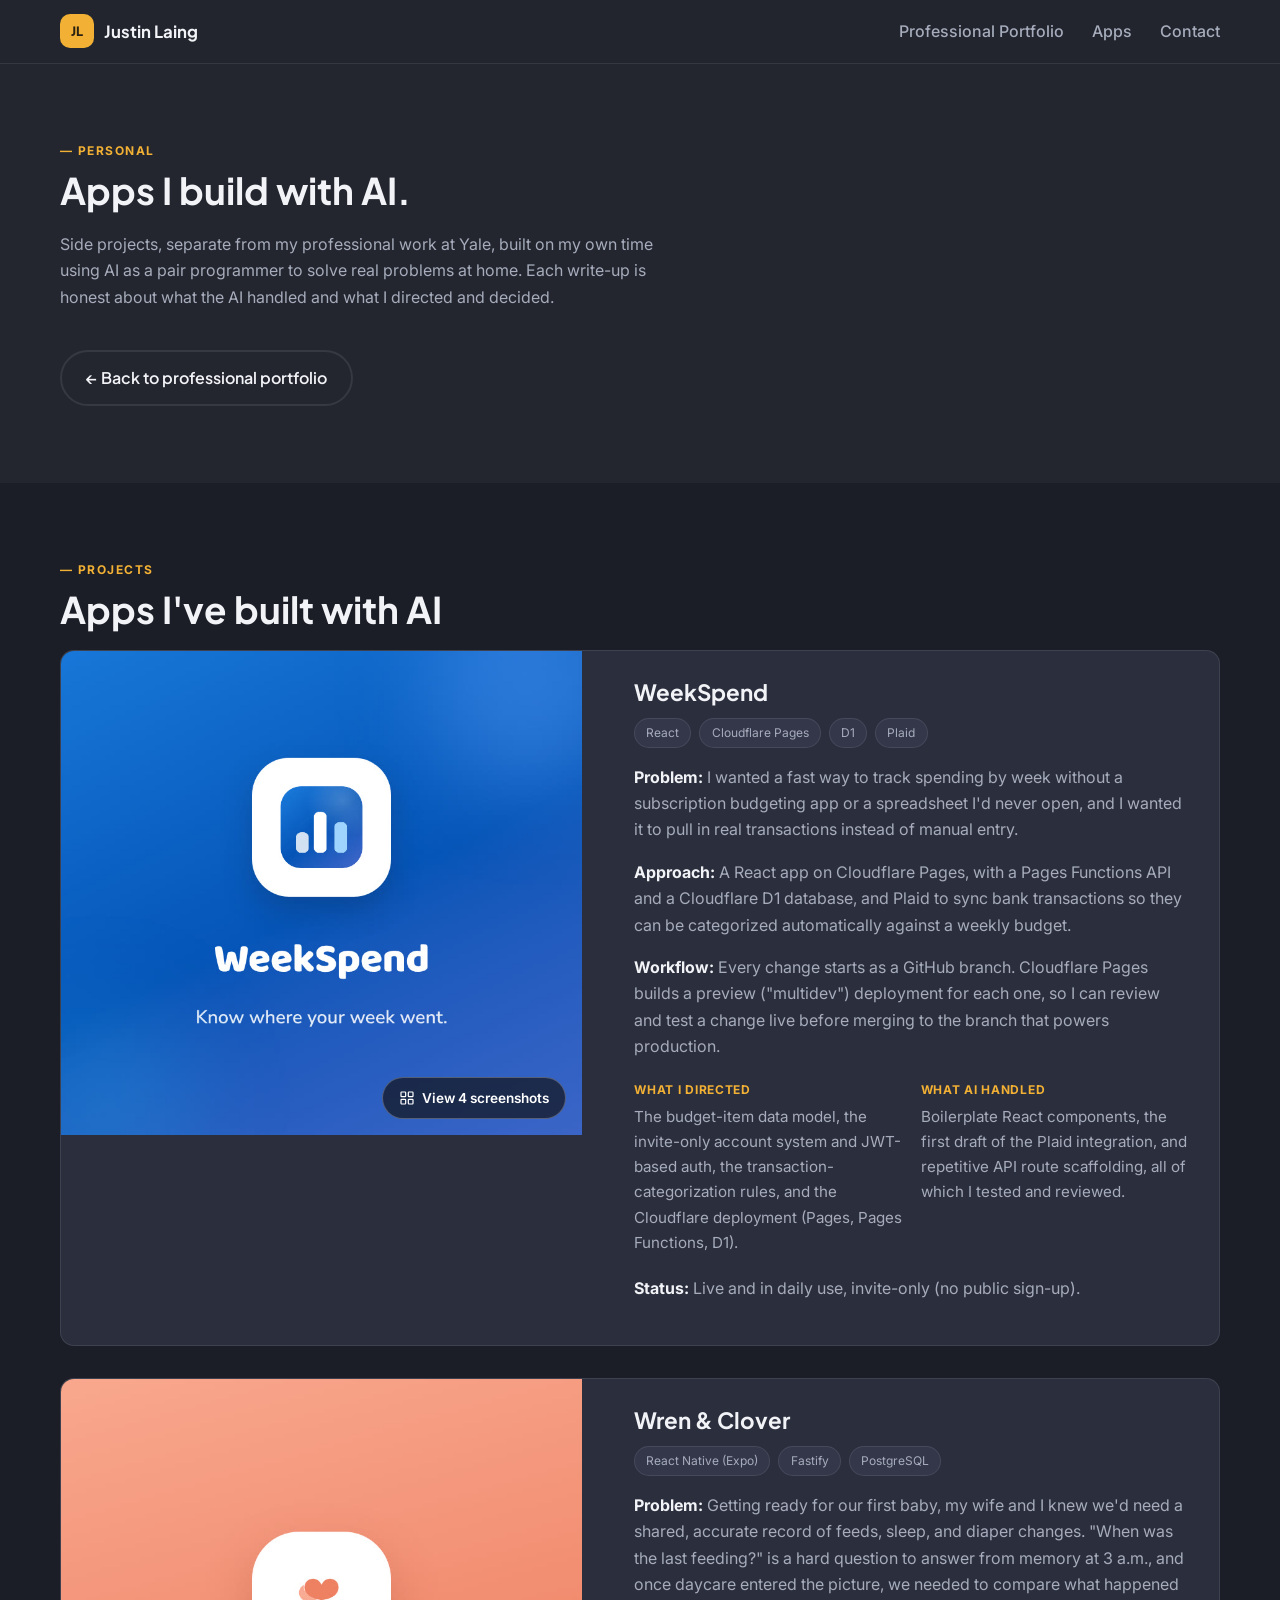
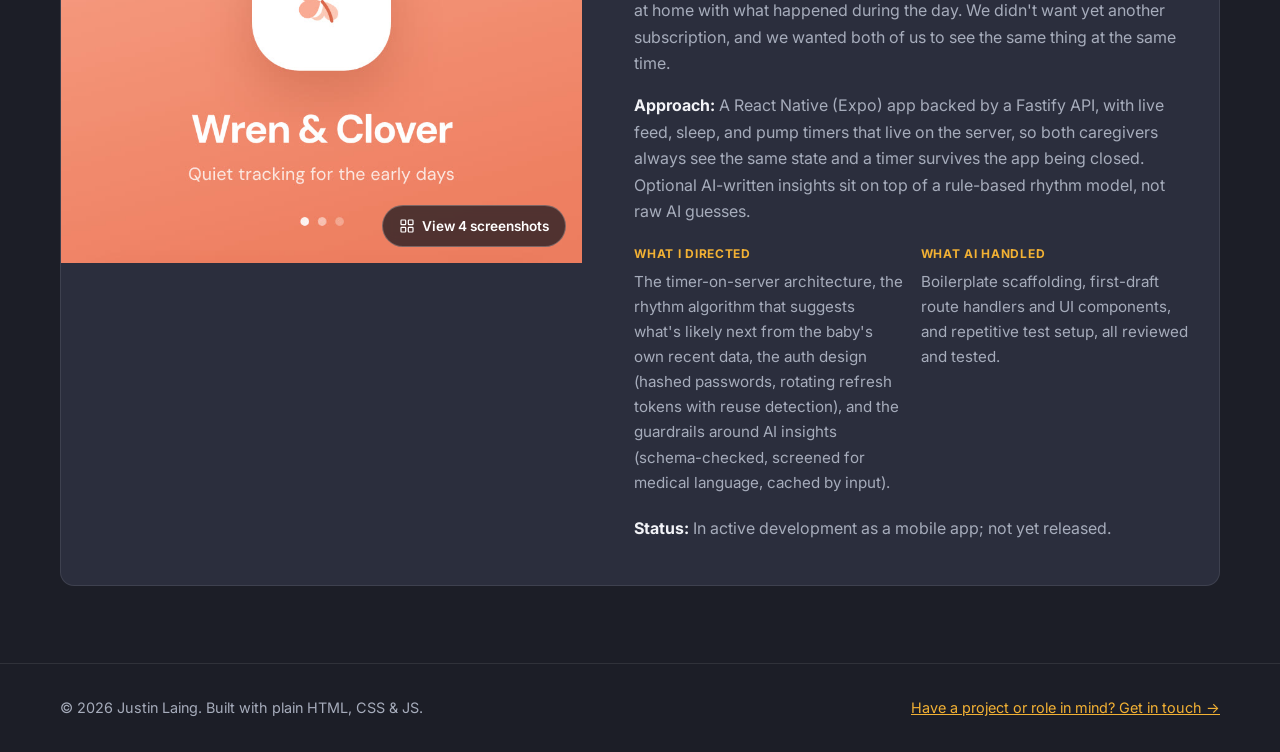
==== commit 47bad779: "Make branding images consistent and drop the modal for an in-place carousel - Rebuild weekspend-bran" ====
--- a/personal.html
+++ b/personal.html
@@ -58,10 +58,13 @@
           <!-- Case study 1: WeekSpend -->
           <article class="case">
             <div class="case__media">
-              <img src="images/weekspend-brand.jpg" alt="The WeekSpend app icon and wordmark, with the tagline 'Know where your week went.'" loading="lazy" width="840" height="500">
+              <img class="case__media-img" src="images/weekspend-brand.jpg" alt="The WeekSpend app icon and wordmark, with the tagline 'Know where your week went.'" loading="lazy" width="840" height="780">
+              <button type="button" class="case__nav case__nav--prev" aria-label="Previous screenshot" hidden>&lsaquo;</button>
+              <button type="button" class="case__nav case__nav--next" aria-label="Next screenshot" hidden>&rsaquo;</button>
+              <span class="case__counter" hidden></span>
               <button type="button" class="case__gallery-btn" data-gallery-target="gallery-weekspend">
                 <svg viewBox="0 0 24 24" width="16" height="16" fill="none" stroke="currentColor" stroke-width="1.8" stroke-linecap="round" stroke-linejoin="round" aria-hidden="true"><rect x="3" y="3" width="7" height="7" rx="1"/><rect x="14" y="3" width="7" height="7" rx="1"/><rect x="3" y="14" width="7" height="7" rx="1"/><rect x="14" y="14" width="7" height="7" rx="1"/></svg>
-                View 4 screenshots
+                <span class="case__gallery-btn-label">View 4 screenshots</span>
               </button>
             </div>
             <div id="gallery-weekspend" class="gallery-data" hidden>
@@ -95,10 +98,13 @@
           <!-- Case study 2: Wren & Clover -->
           <article class="case">
             <div class="case__media">
-              <img src="images/wren-brand.jpg" alt="The Wren &amp; Clover app icon and wordmark, with the tagline 'Quiet tracking for the early days.'" loading="lazy" width="840" height="780">
+              <img class="case__media-img" src="images/wren-brand.jpg" alt="The Wren &amp; Clover app icon and wordmark, with the tagline 'Quiet tracking for the early days.'" loading="lazy" width="840" height="780">
+              <button type="button" class="case__nav case__nav--prev" aria-label="Previous screenshot" hidden>&lsaquo;</button>
+              <button type="button" class="case__nav case__nav--next" aria-label="Next screenshot" hidden>&rsaquo;</button>
+              <span class="case__counter" hidden></span>
               <button type="button" class="case__gallery-btn" data-gallery-target="gallery-wren">
                 <svg viewBox="0 0 24 24" width="16" height="16" fill="none" stroke="currentColor" stroke-width="1.8" stroke-linecap="round" stroke-linejoin="round" aria-hidden="true"><rect x="3" y="3" width="7" height="7" rx="1"/><rect x="14" y="3" width="7" height="7" rx="1"/><rect x="3" y="14" width="7" height="7" rx="1"/><rect x="14" y="14" width="7" height="7" rx="1"/></svg>
-                View 4 screenshots
+                <span class="case__gallery-btn-label">View 4 screenshots</span>
               </button>
             </div>
             <div id="gallery-wren" class="gallery-data" hidden>
@@ -130,16 +136,6 @@
         </div>
       </div>
     </section>
-
-    <dialog class="lightbox" id="lightbox">
-      <button type="button" class="lightbox__close" aria-label="Close gallery">&times;</button>
-      <div class="lightbox__stage">
-        <button type="button" class="lightbox__nav lightbox__nav--prev" aria-label="Previous screenshot">&lsaquo;</button>
-        <img class="lightbox__img" src="" alt="">
-        <button type="button" class="lightbox__nav lightbox__nav--next" aria-label="Next screenshot">&rsaquo;</button>
-      </div>
-      <p class="lightbox__counter"></p>
-    </dialog>
   </main>
 
   <footer class="site-footer">
--- a/styles.css
+++ b/styles.css
@@ -474,42 +474,23 @@
 }
 .skillgroup .skills { grid-template-columns: 1fr; gap: .5rem; }
 
-/* ---- Screenshot lightbox ---- */
-.lightbox {
-  display: none;
-  flex-direction: column; align-items: center; gap: 1rem;
-  border: none; padding: 1.5rem; margin: auto;
-  max-width: min(94vw, 720px); max-height: 92vh;
-  background: var(--bg-panel-alt); border-radius: var(--radius);
-}
-.lightbox[open] { display: flex; }
-.lightbox::backdrop { background: rgba(10, 11, 15, 0.82); }
-.lightbox__close {
-  align-self: flex-end;
-  background: none; border: none; color: var(--muted);
-  font-size: 1.8rem; line-height: 1; cursor: pointer; padding: 0 .25rem;
-}
-.lightbox__close:hover { color: var(--accent); }
-.lightbox__stage {
-  display: flex; align-items: center; gap: 1rem;
-  width: 100%;
-}
-.lightbox__img {
-  flex: 1; min-width: 0;
-  max-height: 72vh; width: auto; margin-inline: auto;
-  display: block; border-radius: 10px;
-}
-.lightbox__nav {
-  flex-shrink: 0; width: 44px; height: 44px; border-radius: 50%;
-  background: var(--bg-panel); border: 1px solid var(--border);
-  color: var(--text); font-size: 1.5rem; line-height: 1; cursor: pointer;
-  transition: border-color .15s, color .15s;
-}
-.lightbox__nav:hover { border-color: var(--accent); color: var(--accent); }
-.lightbox__counter { color: var(--muted); font-size: .85rem; margin: 0; }
-@media (max-width: 600px) {
-  .lightbox__stage { gap: .5rem; }
-  .lightbox__nav { width: 36px; height: 36px; font-size: 1.2rem; }
+/* ---- In-place project screenshot carousel ---- */
+.case__nav {
+  position: absolute; top: 50%; transform: translateY(-50%);
+  width: 40px; height: 40px; border-radius: 50%;
+  background: rgba(20, 22, 30, 0.6); border: 1px solid rgba(255, 255, 255, 0.25);
+  backdrop-filter: blur(6px);
+  color: #fff; font-size: 1.4rem; line-height: 1; cursor: pointer;
+  transition: border-color .15s, background .15s;
+}
+.case__nav:hover { border-color: var(--accent); background: rgba(20, 22, 30, 0.82); }
+.case__nav--prev { left: .75rem; }
+.case__nav--next { right: .75rem; }
+.case__counter {
+  position: absolute; left: 1rem; bottom: 1rem;
+  padding: .4rem .8rem; border-radius: 999px;
+  background: rgba(20, 22, 30, 0.6); backdrop-filter: blur(6px);
+  color: #fff; font-size: .8rem; font-weight: 600;
 }
 
 /* ---- Print: clean résumé output ---- */
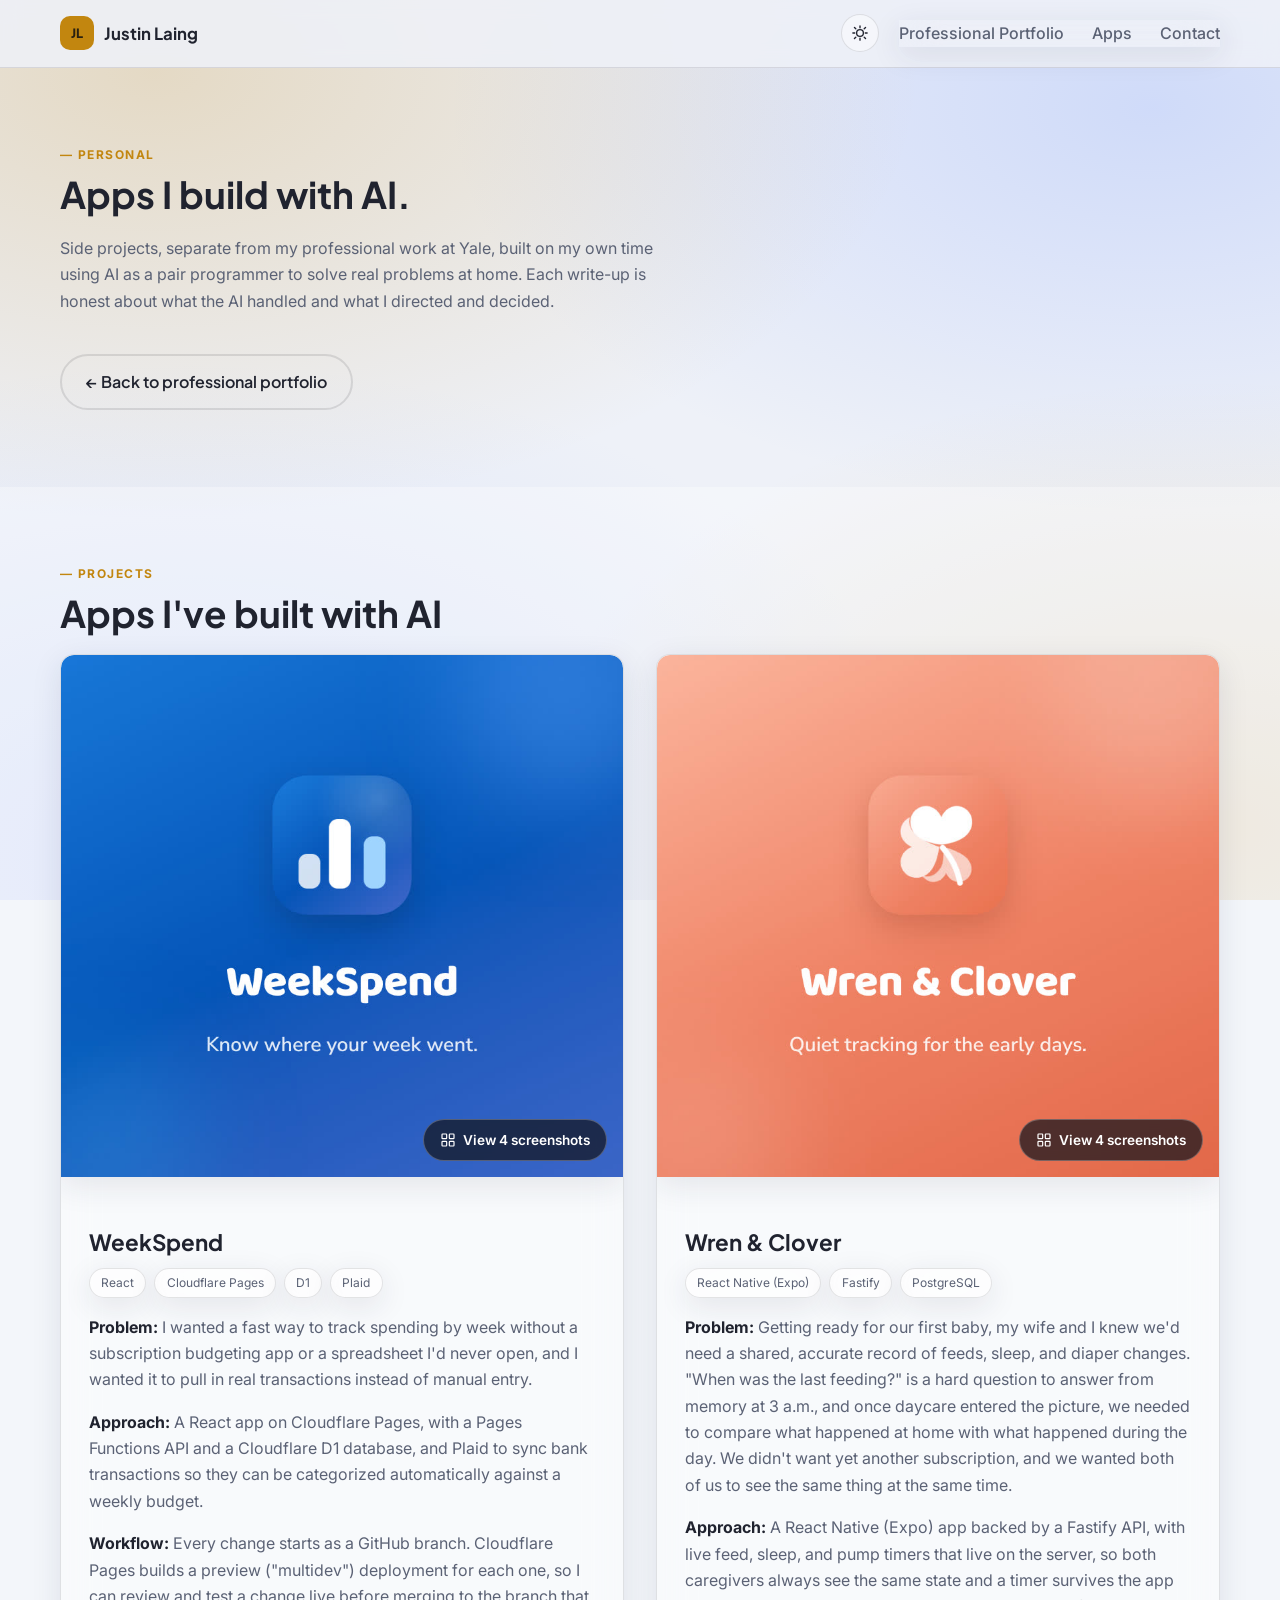
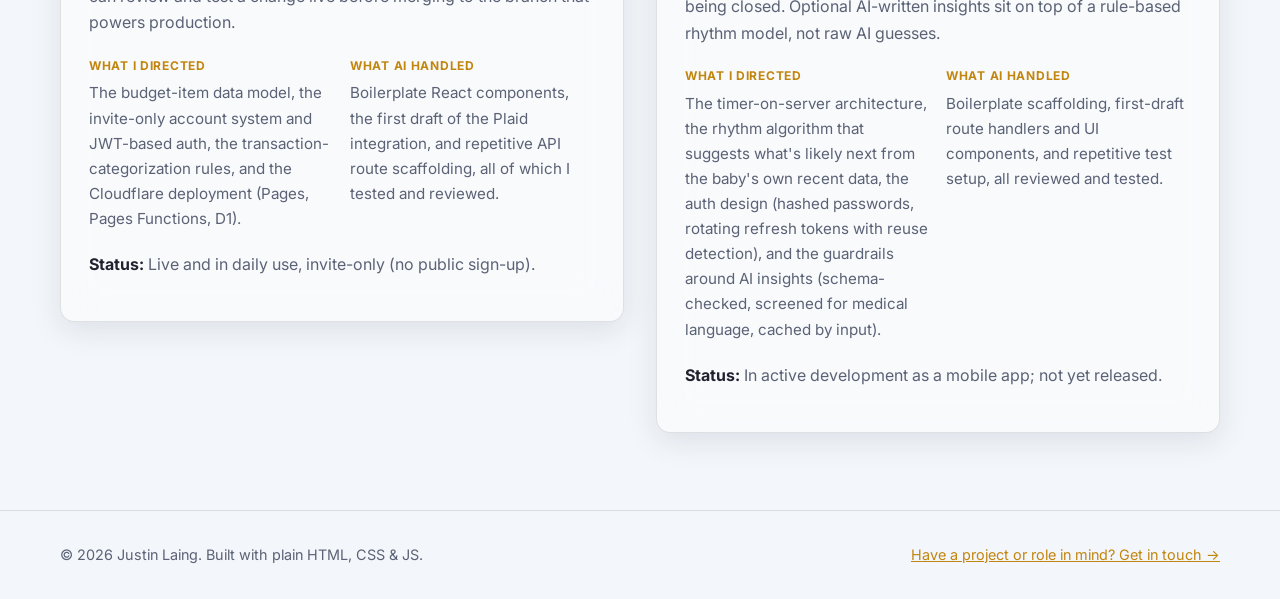
==== commit 5c94ddb8: "Add a light frosted-glass theme, default, with dark as a toggle Light is now the default: translucen" ====
--- a/personal.html
+++ b/personal.html
@@ -3,6 +3,15 @@
 <head>
   <meta charset="UTF-8">
   <meta name="viewport" content="width=device-width, initial-scale=1.0">
+  <script>
+    // Applied before the stylesheet renders, so a returning visitor's
+    // chosen theme never flashes the other one on load.
+    try {
+      if (localStorage.getItem('theme') === 'dark') {
+        document.documentElement.setAttribute('data-theme', 'dark');
+      }
+    } catch (e) {}
+  </script>
   <title>Justin Laing | Personal Projects</title>
   <meta name="description" content="Personal AI-assisted app projects by Justin Laing, built on his own time and separate from his professional work at Yale University.">
 
@@ -26,14 +35,20 @@
         <span class="nav__mark" aria-hidden="true">JL</span>
         Justin Laing
       </a>
-      <button class="nav__toggle" aria-expanded="false" aria-controls="nav-menu" aria-label="Menu">
-        <span></span><span></span><span></span>
-      </button>
-      <ul class="nav__menu" id="nav-menu">
-        <li><a href="index.html">Professional Portfolio</a></li>
-        <li><a href="#apps">Apps</a></li>
-        <li><a href="index.html#contact">Contact</a></li>
-      </ul>
+      <div class="nav__right">
+        <button class="theme-toggle" id="theme-toggle" type="button" aria-label="Switch to dark theme">
+          <svg class="theme-toggle__icon theme-toggle__icon--sun" viewBox="0 0 24 24" width="18" height="18" fill="none" stroke="currentColor" stroke-width="1.8" stroke-linecap="round" stroke-linejoin="round" aria-hidden="true"><circle cx="12" cy="12" r="4.5"/><path d="M12 2.5v2.5M12 19v2.5M4.6 4.6l1.8 1.8M17.6 17.6l1.8 1.8M2.5 12H5M19 12h2.5M4.6 19.4l1.8-1.8M17.6 6.4l1.8-1.8"/></svg>
+          <svg class="theme-toggle__icon theme-toggle__icon--moon" viewBox="0 0 24 24" width="18" height="18" fill="none" stroke="currentColor" stroke-width="1.8" stroke-linecap="round" stroke-linejoin="round" aria-hidden="true"><path d="M20 14.5A8.5 8.5 0 1 1 9.5 4a7 7 0 0 0 10.5 10.5z"/></svg>
+        </button>
+        <button class="nav__toggle" aria-expanded="false" aria-controls="nav-menu" aria-label="Menu">
+          <span></span><span></span><span></span>
+        </button>
+        <ul class="nav__menu" id="nav-menu">
+          <li><a href="index.html">Professional Portfolio</a></li>
+          <li><a href="#apps">Apps</a></li>
+          <li><a href="index.html#contact">Contact</a></li>
+        </ul>
+      </div>
     </nav>
   </header>
 
--- a/styles.css
+++ b/styles.css
@@ -1,5 +1,36 @@
-/* ---- Design tokens ---- */
+/* ---- Design tokens ----
+   Light (default) is a frosted-glass theme: translucent panels over a
+   soft gradient backdrop. Dark keeps the original solid-panel look. */
 :root {
+  --bg: #eef1f8;
+  --bg-panel: rgba(255, 255, 255, 0.55);
+  --bg-panel-alt: rgba(255, 255, 255, 0.45);
+  --bg-alt: rgba(255, 255, 255, 0.3);
+  --text: #20232f;
+  --muted: #5b6275;
+  --accent: #c2860f;
+  --accent-dark: #a06f0c;
+  --accent-ink: #2a2110;
+  --border: rgba(32, 35, 47, 0.12);
+  --panel-blur: blur(20px);
+  --glass-shadow: 0 8px 30px rgba(31, 41, 66, 0.1);
+  --status-error: #b42318;
+  --status-success: #1b7a43;
+  --nav-menu-bg: #fbfbfe;
+  --bg-image:
+    radial-gradient(ellipse 60% 50% at 12% 8%, color-mix(in srgb, var(--accent) 22%, transparent), transparent),
+    radial-gradient(ellipse 55% 45% at 90% 12%, rgba(99, 140, 255, 0.22), transparent),
+    radial-gradient(ellipse 60% 55% at 15% 95%, rgba(99, 140, 255, 0.16), transparent),
+    radial-gradient(ellipse 55% 50% at 95% 92%, color-mix(in srgb, var(--accent) 16%, transparent), transparent);
+  --radius: 14px;
+  --max: 1160px;
+  --space: clamp(3rem, 6vw, 5.5rem);
+  --font-head: "Plus Jakarta Sans", system-ui, -apple-system, "Segoe UI", Roboto, sans-serif;
+  --font-body: "Inter", system-ui, -apple-system, "Segoe UI", Roboto, sans-serif;
+  font-synthesis: none;
+}
+
+:root[data-theme="dark"] {
   --bg: #23252f;
   --bg-panel: #34374a;
   --bg-panel-alt: #2b2e3d;
@@ -8,14 +39,13 @@
   --muted: #a6acbb;
   --accent: #f2b134;
   --accent-dark: #d99a1f;
-  --accent-ink: #2a2110;
   --border: rgba(255, 255, 255, 0.09);
-  --radius: 14px;
-  --max: 1160px;
-  --space: clamp(3rem, 6vw, 5.5rem);
-  --font-head: "Plus Jakarta Sans", system-ui, -apple-system, "Segoe UI", Roboto, sans-serif;
-  --font-body: "Inter", system-ui, -apple-system, "Segoe UI", Roboto, sans-serif;
-  font-synthesis: none;
+  --panel-blur: none;
+  --glass-shadow: none;
+  --status-error: #ff7a6b;
+  --status-success: #6fd394;
+  --nav-menu-bg: var(--bg);
+  --bg-image: none;
 }
 
 /* ---- Reset / base ---- */
@@ -28,8 +58,33 @@
   font-family: var(--font-body);
   line-height: 1.65;
   color: var(--text);
-  background: var(--bg);
+  background-color: var(--bg);
+  background-image: var(--bg-image);
+  background-attachment: fixed;
+  background-size: cover;
   -webkit-font-smoothing: antialiased;
+}
+
+/* ---- Glass surfaces ----
+   Every panel-like surface below shares the same translucent background
+   tokens (--bg-panel / --bg-panel-alt), so this adds the frosted-glass
+   blur and lift once. --panel-blur/--glass-shadow collapse to none in
+   dark mode, leaving the original solid-panel look untouched there. */
+.hero__visual,
+.service-card,
+.case,
+.case__media,
+.case-media,
+.case-fact,
+.card__tags li,
+.skills li,
+.field input,
+.field textarea,
+.tl__item,
+.nav__menu {
+  backdrop-filter: var(--panel-blur);
+  -webkit-backdrop-filter: var(--panel-blur);
+  box-shadow: var(--glass-shadow);
 }
 
 h1, h2, h3 { font-family: var(--font-head); line-height: 1.2; margin: 0 0 0.5em; font-weight: 700; }
@@ -88,6 +143,21 @@
 .nav__menu a { text-decoration: none; color: var(--muted); font-weight: 500; }
 .nav__menu a:hover { color: var(--accent); }
 
+.nav__right { display: flex; align-items: center; gap: 1.25rem; }
+
+/* ---- Theme toggle ---- */
+.theme-toggle {
+  display: grid; place-items: center;
+  width: 38px; height: 38px; border-radius: 50%;
+  border: 1px solid var(--border); background: var(--bg-panel-alt);
+  color: var(--text); cursor: pointer; padding: 0;
+  transition: border-color .15s, color .15s;
+}
+.theme-toggle:hover { border-color: var(--accent); color: var(--accent); }
+.theme-toggle__icon--moon { display: none; }
+:root[data-theme="dark"] .theme-toggle__icon--sun { display: none; }
+:root[data-theme="dark"] .theme-toggle__icon--moon { display: block; }
+
 .nav__toggle {
   display: none; flex-direction: column; gap: 5px;
   background: none; border: 0; cursor: pointer; padding: .4rem;
@@ -101,7 +171,7 @@
   .nav__menu {
     position: absolute; inset: 100% 0 auto 0;
     flex-direction: column; gap: 0;
-    background: var(--bg); border-bottom: 1px solid var(--border);
+    background: var(--nav-menu-bg); border-bottom: 1px solid var(--border);
     padding: .5rem 1.25rem 1rem;
     display: none;
   }
@@ -249,6 +319,9 @@
 /* ---- Project / portfolio cards ---- */
 .portfolio { background: var(--bg-alt); }
 .cases { display: grid; gap: 2rem; }
+@media (min-width: 860px) {
+  .cases { grid-template-columns: repeat(2, 1fr); align-items: start; }
+}
 .case {
   display: grid; gap: 1.5rem;
   grid-template-columns: 1fr;
@@ -257,10 +330,7 @@
   transition: border-color .15s;
 }
 .case:hover { border-color: var(--accent); }
-@media (min-width: 720px) {
-  .case { grid-template-columns: minmax(0, 45%) 1fr; align-items: stretch; }
-}
-.case__media { background: var(--bg-panel); position: relative; align-self: start; }
+.case__media { background: var(--bg-panel); position: relative; }
 .case__media img { display: block; width: 100%; height: auto; }
 .case__gallery-btn {
   position: absolute; right: 1rem; bottom: 1rem;
@@ -395,8 +465,8 @@
 }
 .field textarea { resize: vertical; }
 .form__status { font-weight: 500; margin: 0; }
-.form__status.is-error { color: #ff7a6b; }
-.form__status.is-success { color: #6fd394; }
+.form__status.is-error { color: var(--status-error); }
+.form__status.is-success { color: var(--status-success); }
 
 /* ---- Footer ---- */
 .site-footer {
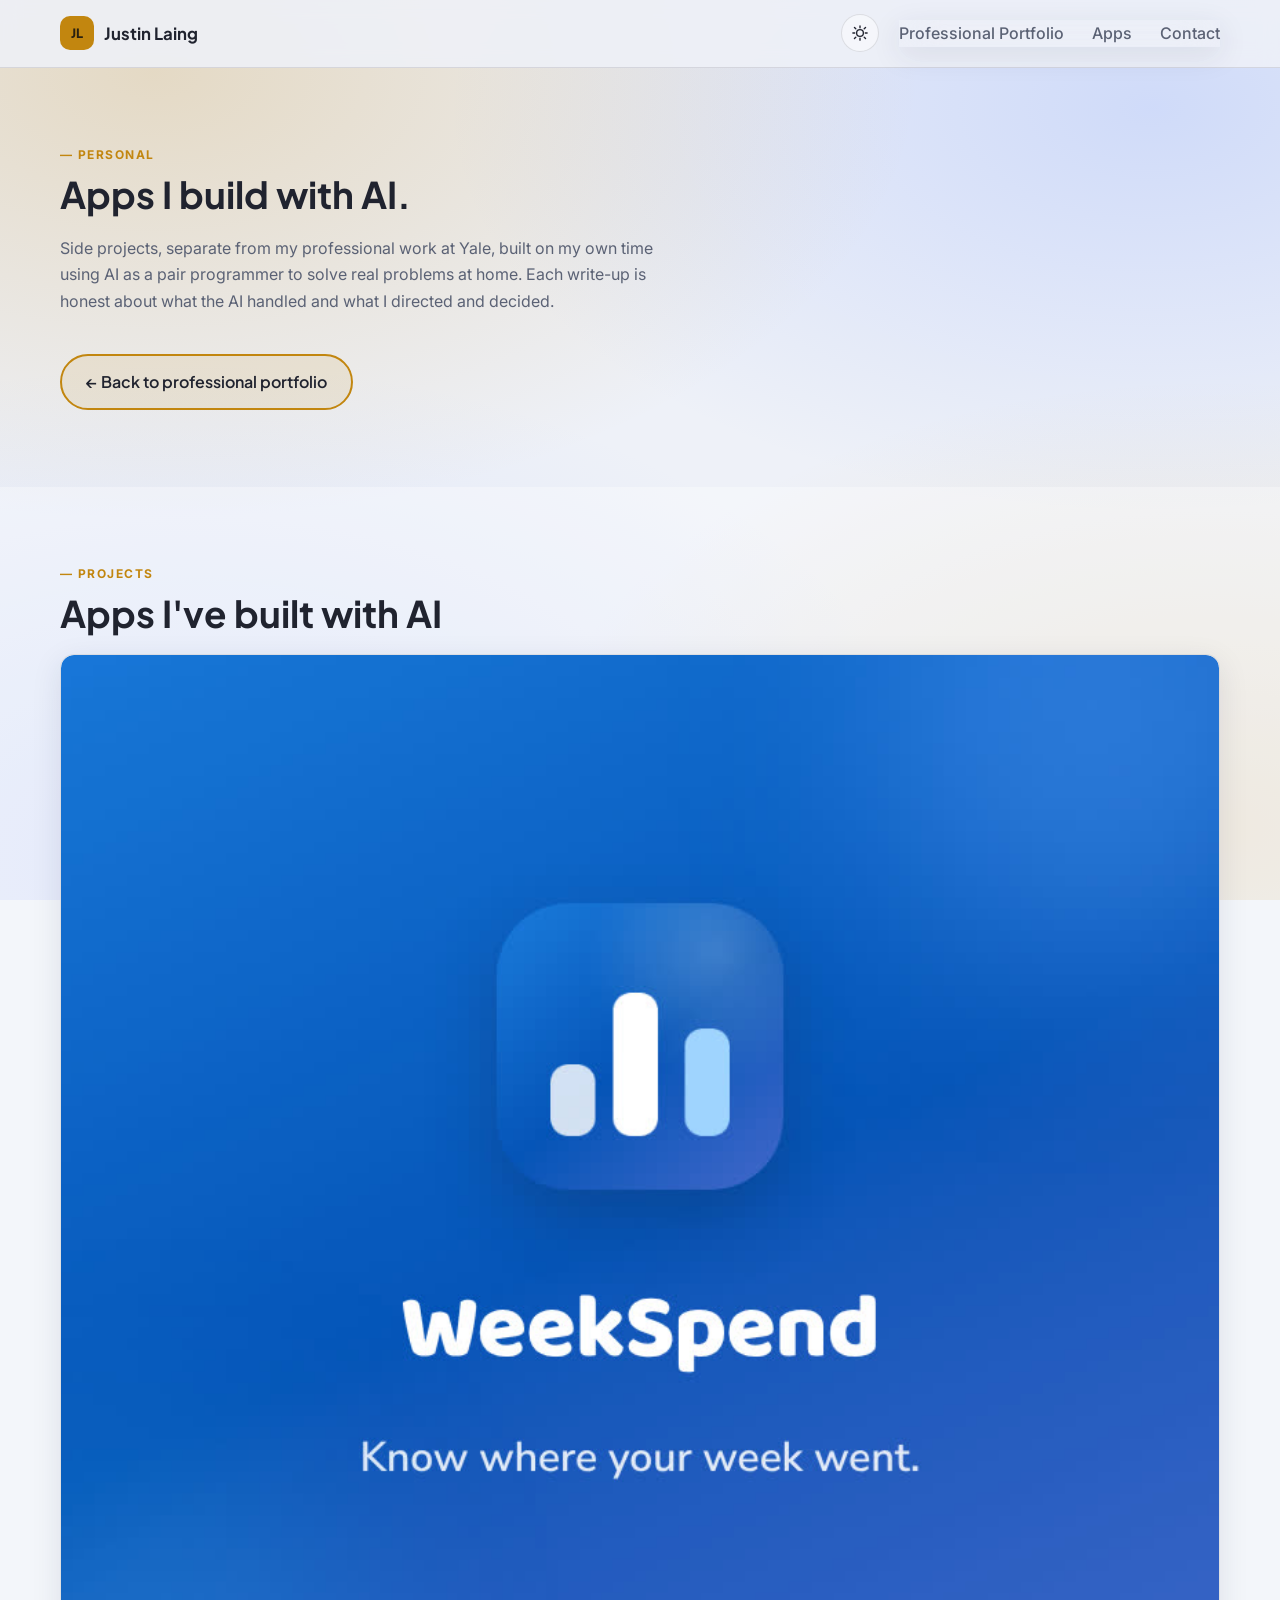
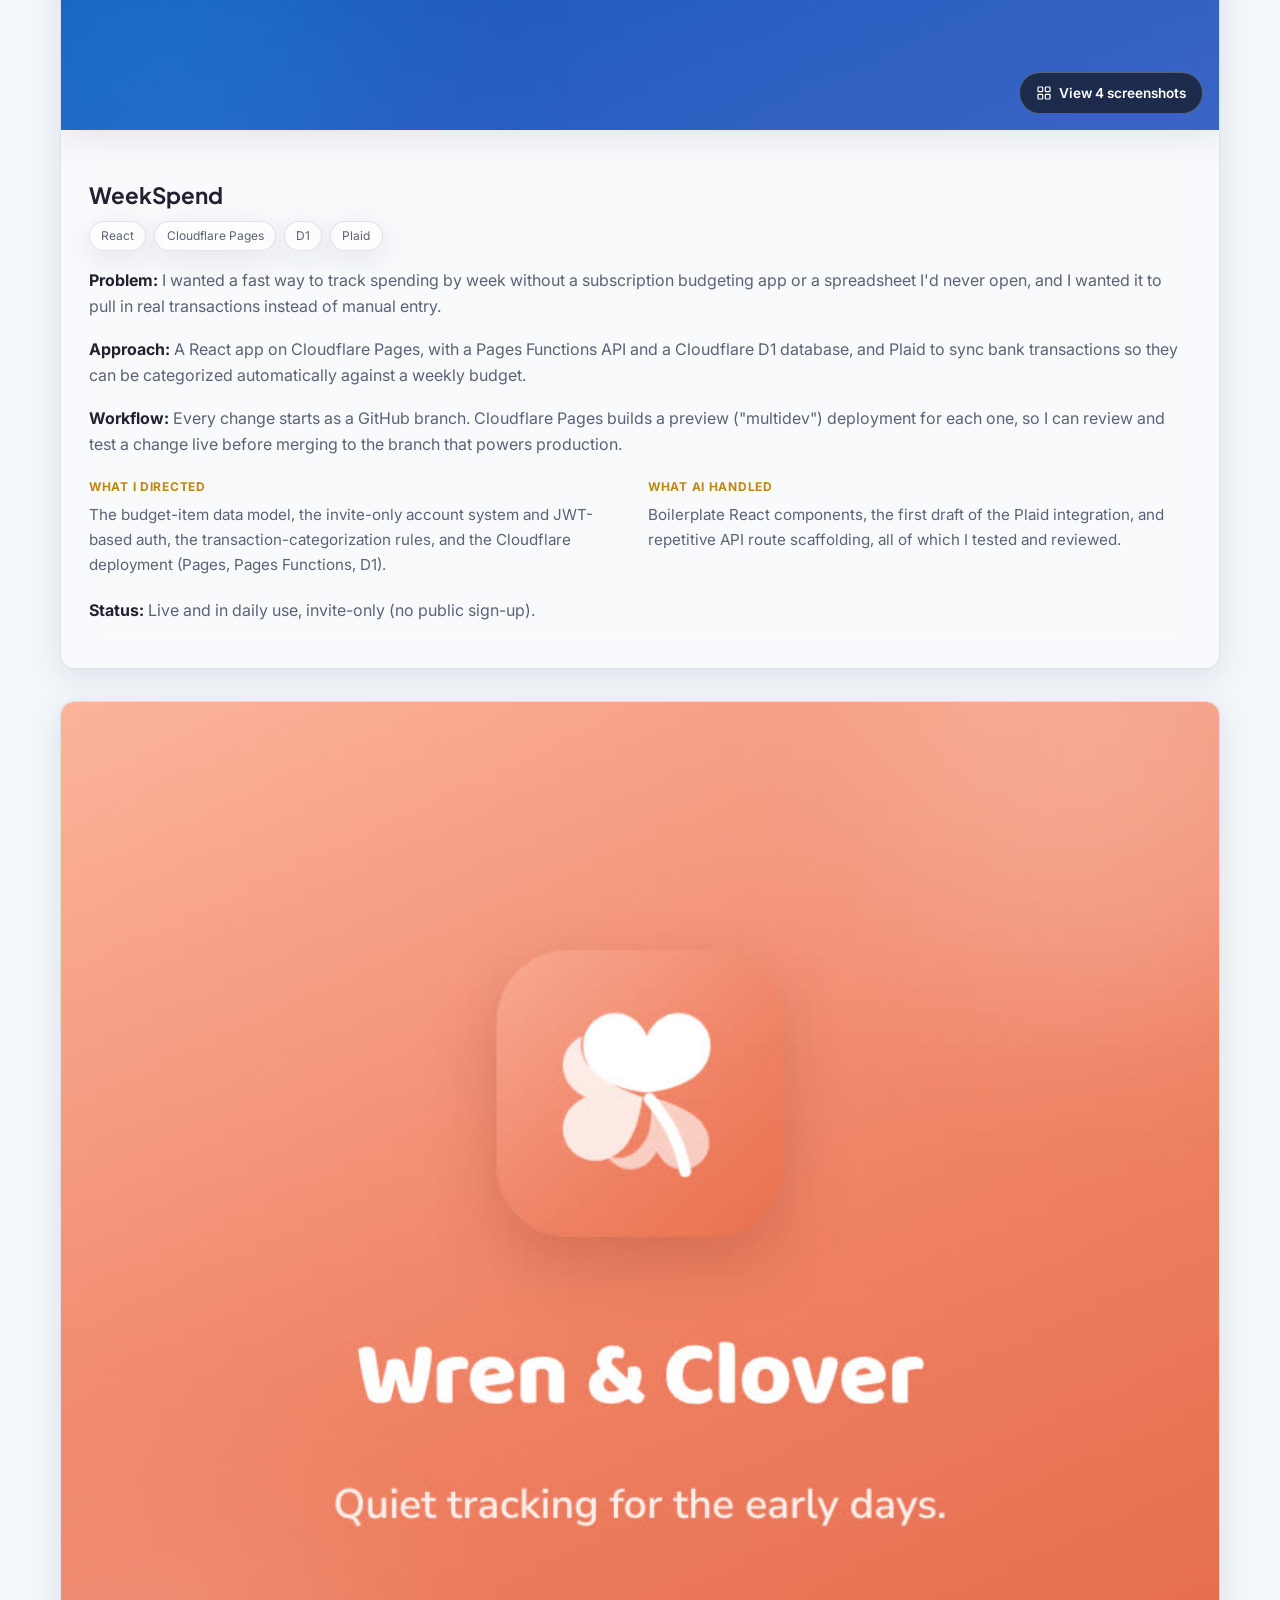
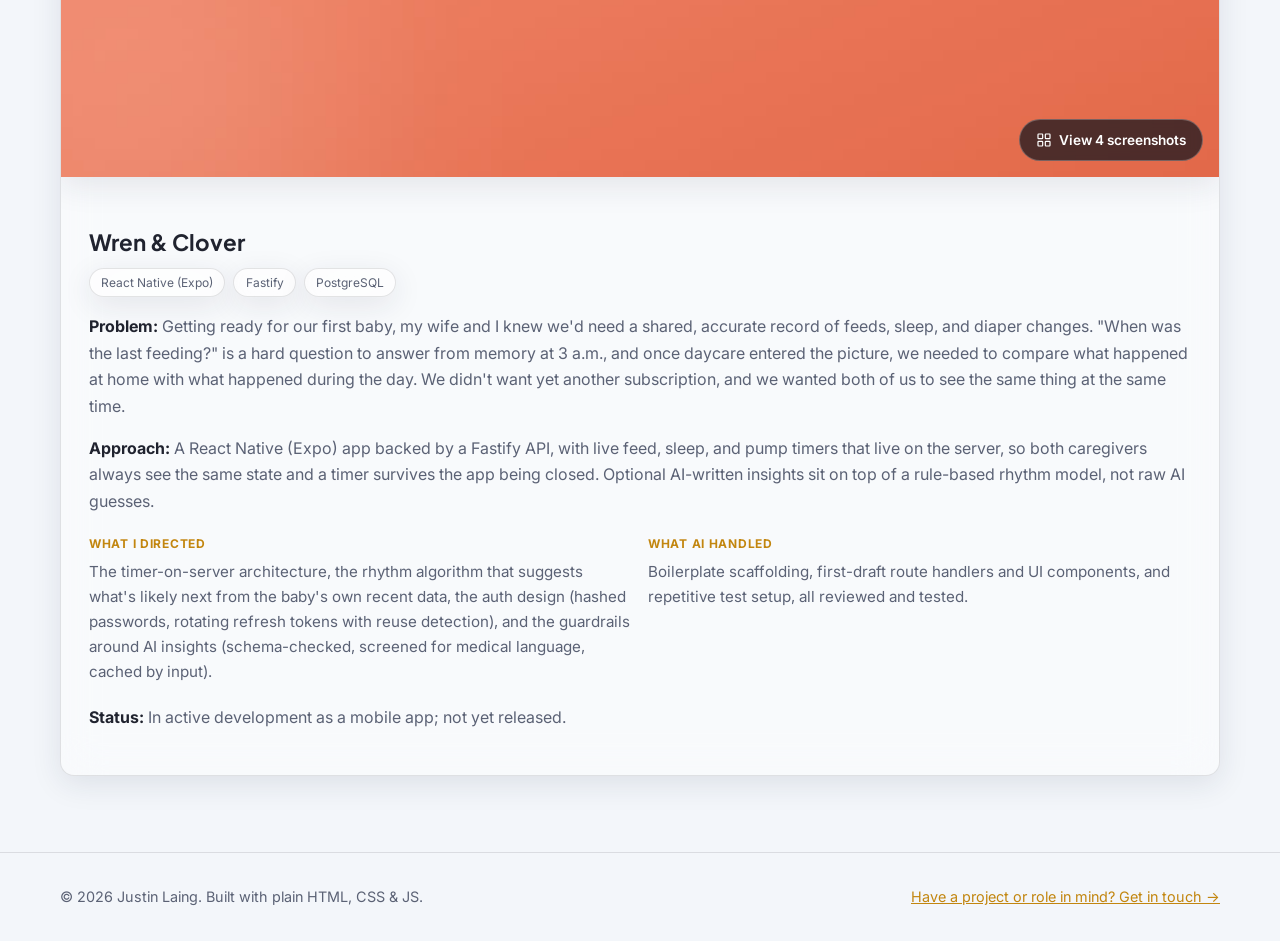
==== commit 4b016ab8: "Stack the project cards and show screenshots in an iPhone frame Reverted the two-up grid for the Wee" ====
--- a/personal.html
+++ b/personal.html
@@ -73,7 +73,9 @@
           <!-- Case study 1: WeekSpend -->
           <article class="case">
             <div class="case__media">
-              <img class="case__media-img" src="images/weekspend-brand.jpg" alt="The WeekSpend app icon and wordmark, with the tagline 'Know where your week went.'" loading="lazy" width="840" height="780">
+              <div class="case__phone">
+                <img class="case__media-img" src="images/weekspend-brand.jpg" alt="The WeekSpend app icon and wordmark, with the tagline 'Know where your week went.'" loading="lazy" width="840" height="780">
+              </div>
               <button type="button" class="case__nav case__nav--prev" aria-label="Previous screenshot" hidden>&lsaquo;</button>
               <button type="button" class="case__nav case__nav--next" aria-label="Next screenshot" hidden>&rsaquo;</button>
               <span class="case__counter" hidden></span>
@@ -113,7 +115,9 @@
           <!-- Case study 2: Wren & Clover -->
           <article class="case">
             <div class="case__media">
-              <img class="case__media-img" src="images/wren-brand.jpg" alt="The Wren &amp; Clover app icon and wordmark, with the tagline 'Quiet tracking for the early days.'" loading="lazy" width="840" height="780">
+              <div class="case__phone">
+                <img class="case__media-img" src="images/wren-brand.jpg" alt="The Wren &amp; Clover app icon and wordmark, with the tagline 'Quiet tracking for the early days.'" loading="lazy" width="840" height="780">
+              </div>
               <button type="button" class="case__nav case__nav--prev" aria-label="Previous screenshot" hidden>&lsaquo;</button>
               <button type="button" class="case__nav case__nav--next" aria-label="Next screenshot" hidden>&rsaquo;</button>
               <span class="case__counter" hidden></span>
--- a/styles.css
+++ b/styles.css
@@ -188,8 +188,14 @@
 }
 .btn--primary { background: var(--accent); color: var(--accent-ink); }
 .btn--primary:hover { background: var(--accent-dark); transform: translateY(-1px); }
-.btn--ghost { border-color: var(--border); color: var(--text); }
-.btn--ghost:hover { border-color: var(--accent); color: var(--accent); }
+.btn--ghost {
+  background: color-mix(in srgb, var(--accent) 10%, transparent);
+  border-color: var(--accent); color: var(--text);
+}
+.btn--ghost:hover {
+  background: color-mix(in srgb, var(--accent) 18%, transparent);
+  border-color: var(--accent-dark);
+}
 
 /* ---- Hero ---- */
 .hero { padding: var(--space) 0 calc(var(--space) * .6); background: var(--bg); }
@@ -218,10 +224,11 @@
 .hero__avatar {
   position: relative;
   width: 96px; height: 96px; border-radius: 50%;
-  background: var(--accent); color: var(--accent-ink);
+  background: color-mix(in srgb, var(--accent) 20%, var(--bg-panel));
+  color: var(--accent-dark);
   display: grid; place-items: center;
   font-family: var(--font-head); font-weight: 800; font-size: 2rem;
-  border: 4px solid color-mix(in srgb, var(--accent) 40%, transparent);
+  border: 3px solid var(--accent);
 }
 .hero__nameplate {
   position: relative;
@@ -309,19 +316,16 @@
 .service-card p { color: var(--muted); margin: 0; font-size: .95rem; }
 .service-card__icon { color: var(--accent); }
 .service-card--accent {
-  background: var(--accent); color: var(--accent-ink);
+  background: color-mix(in srgb, var(--accent) 14%, var(--bg-panel-alt));
   border-color: var(--accent);
 }
-.service-card--accent .service-card__icon { color: var(--accent-ink); }
-.service-card--accent p { color: color-mix(in srgb, var(--accent-ink) 75%, transparent); }
+.service-card--accent .service-card__icon { color: var(--accent); }
+.service-card--accent p { color: var(--muted); }
 .service-card--accent:hover { transform: translateY(-3px); border-color: var(--accent-dark); }
 
 /* ---- Project / portfolio cards ---- */
 .portfolio { background: var(--bg-alt); }
 .cases { display: grid; gap: 2rem; }
-@media (min-width: 860px) {
-  .cases { grid-template-columns: repeat(2, 1fr); align-items: start; }
-}
 .case {
   display: grid; gap: 1.5rem;
   grid-template-columns: 1fr;
@@ -332,6 +336,32 @@
 .case:hover { border-color: var(--accent); }
 .case__media { background: var(--bg-panel); position: relative; }
 .case__media img { display: block; width: 100%; height: auto; }
+.case__phone { position: relative; width: 100%; }
+
+/* Screenshot (gallery) mode: present the screenshot inside an iPhone frame
+   rather than full-bleed, since it's an app screen, not cover art. */
+.case__media--gallery {
+  display: flex; align-items: center; justify-content: center;
+  padding: 2.75rem 1.5rem;
+  background-image: radial-gradient(ellipse at 50% 35%, color-mix(in srgb, var(--accent) 14%, transparent), transparent 72%);
+}
+.case__media--gallery .case__phone {
+  width: min(220px, 56vw);
+  aspect-ratio: 840 / 1500;
+  border-radius: 2.4rem;
+  background: #111214;
+  padding: 9px;
+  box-shadow: 0 30px 55px -18px rgba(15, 18, 30, 0.5), inset 0 0 0 1.5px rgba(255, 255, 255, 0.08);
+}
+.case__media--gallery .case__phone::after {
+  content: "";
+  position: absolute; top: 9px; left: 50%; transform: translateX(-50%);
+  width: 32%; height: 16px; border-radius: 9px;
+  background: #111214;
+}
+.case__media--gallery .case__media-img {
+  width: 100%; height: 100%; object-fit: cover; border-radius: 1.85rem;
+}
 .case__gallery-btn {
   position: absolute; right: 1rem; bottom: 1rem;
   display: inline-flex; align-items: center; gap: .45rem;
@@ -504,7 +534,6 @@
 }
 .tl__item:hover, .tl__item:focus-within {
   border-color: var(--accent);
-  background: color-mix(in srgb, var(--bg-panel-alt) 80%, var(--accent) 6%);
 }
 .tl__summary {
   display: flex; align-items: center; gap: 1rem;
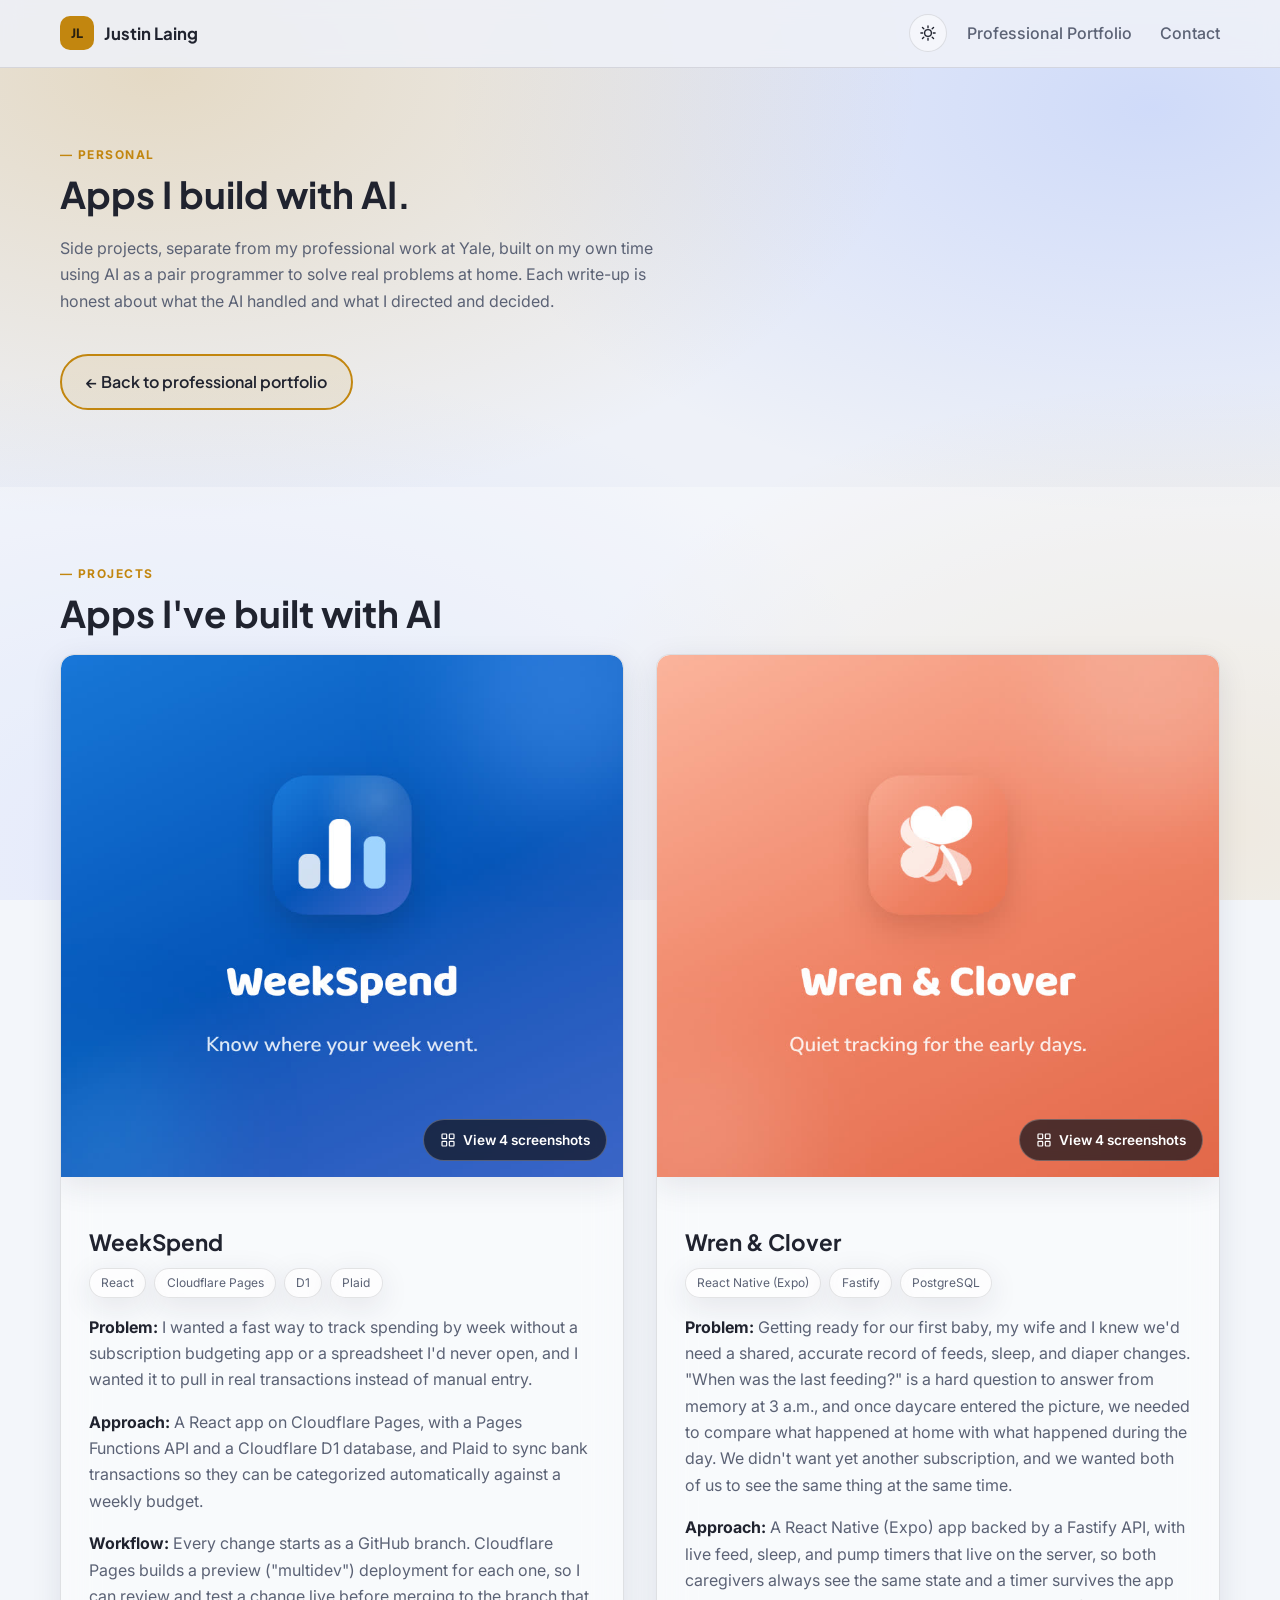
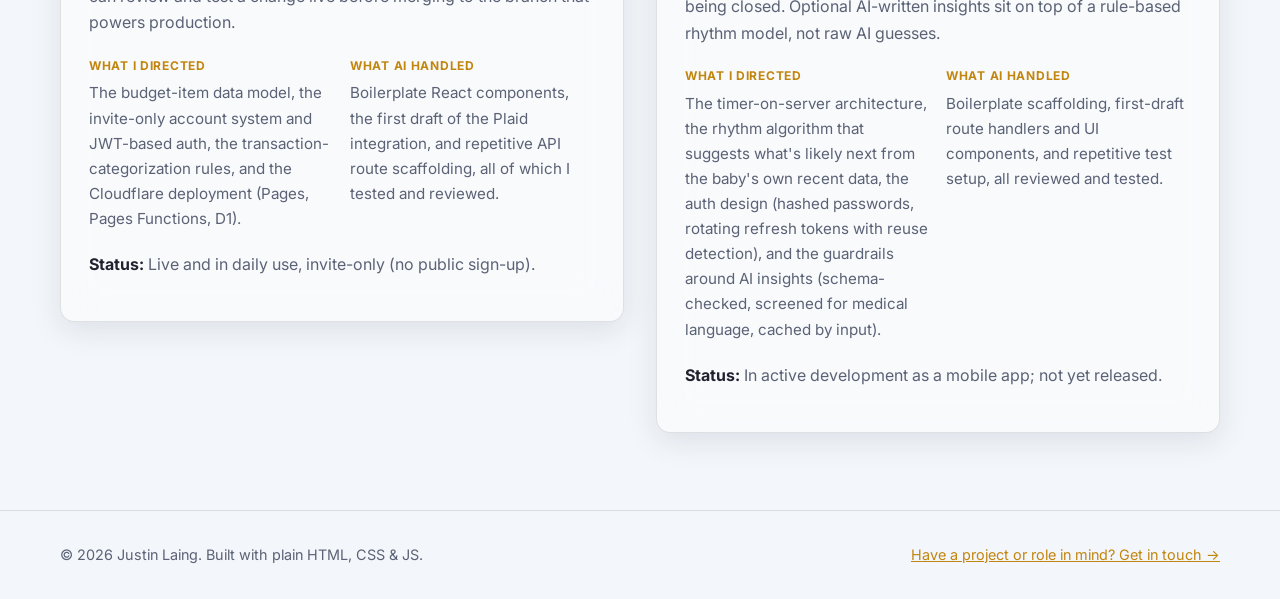
==== commit b53d83f3: "Fix light-mode nav background, trim personal nav, add homepage teaser - Remove .nav__menu from the s" ====
--- a/personal.html
+++ b/personal.html
@@ -45,7 +45,6 @@
         </button>
         <ul class="nav__menu" id="nav-menu">
           <li><a href="index.html">Professional Portfolio</a></li>
-          <li><a href="#apps">Apps</a></li>
           <li><a href="index.html#contact">Contact</a></li>
         </ul>
       </div>
--- a/styles.css
+++ b/styles.css
@@ -17,6 +17,12 @@
   --status-error: #b42318;
   --status-success: #1b7a43;
   --nav-menu-bg: #fbfbfe;
+  --hero-panel-bg: linear-gradient(155deg, #f8f9fc 0%, #eef0f6 55%, #e4e7ef 100%);
+  --hero-text: #20232f;
+  --hero-text-muted: rgba(32, 35, 47, .68);
+  --hero-graphic-bg: #eef0f5;
+  --hero-shape-secondary: #5b7cfa;
+  --hero-border: rgba(32, 35, 47, .14);
   --bg-image:
     radial-gradient(ellipse 60% 50% at 12% 8%, color-mix(in srgb, var(--accent) 22%, transparent), transparent),
     radial-gradient(ellipse 55% 45% at 90% 12%, rgba(99, 140, 255, 0.22), transparent),
@@ -45,6 +51,12 @@
   --status-error: #ff7a6b;
   --status-success: #6fd394;
   --nav-menu-bg: var(--bg);
+  --hero-panel-bg: linear-gradient(155deg, #2b2f44 0%, #1a1c27 55%, #15161d 100%);
+  --hero-text: #f4f1ea;
+  --hero-text-muted: rgba(244, 241, 234, .74);
+  --hero-graphic-bg: #1a1c27;
+  --hero-shape-secondary: rgba(99, 140, 255, .8);
+  --hero-border: rgba(244, 241, 234, .25);
   --bg-image: none;
 }
 
@@ -70,7 +82,6 @@
    tokens (--bg-panel / --bg-panel-alt), so this adds the frosted-glass
    blur and lift once. --panel-blur/--glass-shadow collapse to none in
    dark mode, leaving the original solid-panel look untouched there. */
-.hero__visual,
 .service-card,
 .case,
 .case__media,
@@ -80,8 +91,7 @@
 .skills li,
 .field input,
 .field textarea,
-.tl__item,
-.nav__menu {
+.tl__item {
   backdrop-filter: var(--panel-blur);
   -webkit-backdrop-filter: var(--panel-blur);
   box-shadow: var(--glass-shadow);
@@ -174,6 +184,9 @@
     background: var(--nav-menu-bg); border-bottom: 1px solid var(--border);
     padding: .5rem 1.25rem 1rem;
     display: none;
+    backdrop-filter: var(--panel-blur);
+    -webkit-backdrop-filter: var(--panel-blur);
+    box-shadow: var(--glass-shadow);
   }
   .nav__menu.is-open { display: flex; }
   .nav__menu li { padding: .5rem 0; }
@@ -197,67 +210,96 @@
   border-color: var(--accent-dark);
 }
 
-/* ---- Hero ---- */
-.hero { padding: var(--space) 0 calc(var(--space) * .6); background: var(--bg); }
-.hero__grid {
-  width: min(100% - 2.5rem, var(--max)); margin-inline: auto;
-  display: grid; gap: 2.5rem; grid-template-columns: 1fr;
-  align-items: center;
-}
+/* ---- Hero ----
+   Full-bleed two-panel layout: a dark color-block panel carries the
+   introduction and actions, paired with an abstract graphic panel
+   (standing in for a portrait) rather than a small card-style visual. */
+.hero { display: grid; grid-template-columns: 1fr; }
 @media (min-width: 860px) {
-  .hero__grid { grid-template-columns: minmax(0, 320px) 1fr; gap: 4rem; }
-}
-
-.hero__visual {
-  background: linear-gradient(160deg, var(--bg-panel), var(--bg-panel-alt));
-  border: 1px solid var(--border);
-  border-radius: 24px;
-  padding: 2.5rem 2rem;
-  display: flex; flex-direction: column; align-items: flex-start; gap: 1.5rem;
-  position: relative; overflow: hidden;
-}
-.hero__visual::before {
-  content: ""; position: absolute; inset: auto -30% -40% auto;
-  width: 220px; height: 220px; border-radius: 50%;
-  background: color-mix(in srgb, var(--accent) 18%, transparent);
-}
-.hero__avatar {
+  .hero { grid-template-columns: minmax(0, 46%) 1fr; min-height: min(82vh, 660px); }
+}
+
+.hero__panel--content {
   position: relative;
-  width: 96px; height: 96px; border-radius: 50%;
-  background: color-mix(in srgb, var(--accent) 20%, var(--bg-panel));
-  color: var(--accent-dark);
-  display: grid; place-items: center;
-  font-family: var(--font-head); font-weight: 800; font-size: 2rem;
-  border: 3px solid var(--accent);
-}
-.hero__nameplate {
-  position: relative;
-  font-family: var(--font-head); font-weight: 800;
-  font-size: clamp(1.6rem, 3vw, 2rem); margin: 0;
-}
-.hero__nameplate-accent { color: var(--accent); }
-.hero__iconlinks {
-  position: relative;
-  list-style: none; display: flex; gap: .75rem; margin: 0; padding: 0;
-}
+  background: var(--hero-panel-bg);
+  color: var(--hero-text);
+  padding: clamp(3rem, 7vw, 5rem) clamp(1.5rem, 6vw, 4rem) clamp(5rem, 9vw, 6.5rem);
+  display: flex; flex-direction: column; justify-content: center; gap: 1.5rem;
+}
+.hero__panel--content .hero__kicker { color: var(--accent); }
+.hero__panel--content .hero__title { color: var(--hero-text); }
+.hero__panel--content .hero__lead { color: var(--hero-text-muted); }
+.hero__panel--content .btn--ghost { color: var(--hero-text); }
+
+.hero__kicker {
+  text-transform: uppercase; letter-spacing: .12em;
+  font-size: .8rem; font-weight: 700; margin-bottom: 0;
+}
+.hero__title { font-size: clamp(2rem, 4vw, 2.75rem); max-width: 18ch; }
+.hero__lead { font-size: 1.1rem; max-width: 46ch; }
+.hero__actions { display: flex; flex-wrap: wrap; gap: 1rem; margin-top: .5rem; }
+
+.hero__follow { display: flex; align-items: center; gap: 1rem; margin-top: 2rem; }
+.hero__follow-label { font-size: .85rem; color: var(--hero-text-muted); font-weight: 600; }
+.hero__iconlinks { list-style: none; display: flex; gap: .6rem; margin: 0; padding: 0; }
 .hero__iconlinks a {
   display: grid; place-items: center;
-  width: 40px; height: 40px; border-radius: 50%;
-  border: 1px solid var(--border); color: var(--text);
+  width: 38px; height: 38px; border-radius: 50%;
+  border: 1px solid var(--hero-border); color: var(--hero-text);
   transition: border-color .15s, color .15s, background .15s;
 }
 .hero__iconlinks a:hover {
   border-color: var(--accent); color: var(--accent-ink); background: var(--accent);
 }
 
-.hero__content { max-width: 640px; }
-.hero__kicker {
-  text-transform: uppercase; letter-spacing: .12em;
-  font-size: .8rem; color: var(--accent); font-weight: 700; margin-bottom: 1rem;
-}
-.hero__title { font-size: clamp(2rem, 4.5vw, 2.9rem); }
-.hero__lead { font-size: 1.15rem; color: var(--muted); max-width: 48ch; }
-.hero__actions { display: flex; flex-wrap: wrap; gap: 1rem; margin-top: 1.75rem; }
+.hero__scroll {
+  position: absolute; left: clamp(1.5rem, 6vw, 4rem); bottom: 2.5rem;
+  display: flex; flex-direction: column; align-items: center; gap: .6rem;
+  color: var(--hero-text-muted);
+  transition: color .15s;
+}
+.hero__scroll::before { content: ""; width: 1px; height: 38px; background: currentColor; }
+.hero__scroll:hover { color: var(--accent); }
+
+.hero__panel--graphic {
+  position: relative; overflow: hidden; min-height: 420px;
+  display: flex; align-items: center; justify-content: center;
+  background: var(--hero-graphic-bg);
+}
+.hero__shape { position: absolute; pointer-events: none; }
+.hero__shape--circle-lg {
+  width: 46%; aspect-ratio: 1 / 1; border-radius: 50%;
+  background: color-mix(in srgb, var(--accent) 55%, transparent);
+  top: 14%; right: 14%;
+}
+.hero__shape--circle-sm {
+  width: 13%; aspect-ratio: 1 / 1; border-radius: 50%;
+  background: var(--hero-shape-secondary);
+  bottom: 22%; right: 18%;
+}
+.hero__shape--half {
+  width: 15%; aspect-ratio: 2 / 1; border-radius: 999px 999px 0 0;
+  background: var(--hero-shape-secondary);
+  top: 18%; left: 20%;
+}
+.hero__shape--dots {
+  width: 22%; aspect-ratio: 1 / 1;
+  background-image: radial-gradient(circle, var(--hero-border) 2.2px, transparent 2.2px);
+  background-size: 16px 16px;
+  bottom: 18%; left: 16%;
+}
+.hero__frame {
+  position: relative;
+  width: min(340px, 64%); aspect-ratio: 1 / 1;
+  border-radius: 18px; overflow: hidden;
+  border: 2px solid var(--accent);
+  box-shadow: 0 25px 50px -12px rgba(0, 0, 0, .35);
+}
+.hero__cutout {
+  position: absolute; inset: 0;
+  width: 100%; height: 100%;
+  object-fit: cover; object-position: top center;
+}
 
 /* ---- Sections (general) ---- */
 .section { padding: var(--space) 0; }
@@ -315,17 +357,31 @@
 .service-card h3 { font-size: 1.15rem; margin: 1.25rem 0 .5rem; }
 .service-card p { color: var(--muted); margin: 0; font-size: .95rem; }
 .service-card__icon { color: var(--accent); }
-.service-card--accent {
-  background: color-mix(in srgb, var(--accent) 14%, var(--bg-panel-alt));
-  border-color: var(--accent);
-}
-.service-card--accent .service-card__icon { color: var(--accent); }
-.service-card--accent p { color: var(--muted); }
-.service-card--accent:hover { transform: translateY(-3px); border-color: var(--accent-dark); }
+
+/* ---- Personal projects teaser ---- */
+.teaser-cards {
+  display: grid; gap: 1.5rem;
+  grid-template-columns: repeat(auto-fit, minmax(260px, 1fr));
+  margin: 2rem 0 1.75rem;
+}
+.teaser-card {
+  display: block; text-decoration: none; color: var(--text);
+  background: var(--bg-panel-alt); border: 1px solid var(--border);
+  border-radius: var(--radius); overflow: hidden;
+  transition: border-color .15s, transform .15s;
+}
+.teaser-card:hover { border-color: var(--accent); transform: translateY(-3px); }
+.teaser-card img { display: block; width: 100%; height: auto; aspect-ratio: 840 / 780; object-fit: cover; }
+.teaser-card__body { display: block; padding: 1.25rem 1.5rem; }
+.teaser-card__title { display: block; font-family: var(--font-head); font-weight: 700; font-size: 1.1rem; margin-bottom: .35rem; }
+.teaser-card__desc { display: block; color: var(--muted); font-size: .9rem; }
 
 /* ---- Project / portfolio cards ---- */
 .portfolio { background: var(--bg-alt); }
 .cases { display: grid; gap: 2rem; }
+@media (min-width: 860px) {
+  .cases { grid-template-columns: repeat(2, 1fr); align-items: start; }
+}
 .case {
   display: grid; gap: 1.5rem;
   grid-template-columns: 1fr;
@@ -528,6 +584,7 @@
 .tl { position: relative; padding-left: 2rem; margin-bottom: 1rem; }
 .tl[hidden] { display: none; }
 .tl__item {
+  position: relative;
   background: var(--bg-panel-alt); border: 1px solid var(--border);
   border-radius: var(--radius);
   transition: border-color .15s, background .15s;
@@ -543,7 +600,7 @@
 .tl__summary::-webkit-details-marker { display: none; }
 .tl__summary-text { display: grid; gap: .15rem; flex: 1; min-width: 0; }
 .tl__dot {
-  position: absolute; left: 0; top: 1.2rem;
+  position: absolute; left: -2rem; top: 1.2rem;
   width: 16px; height: 16px; border-radius: 50%;
   background: var(--bg-alt); border: 3px solid var(--accent);
 }
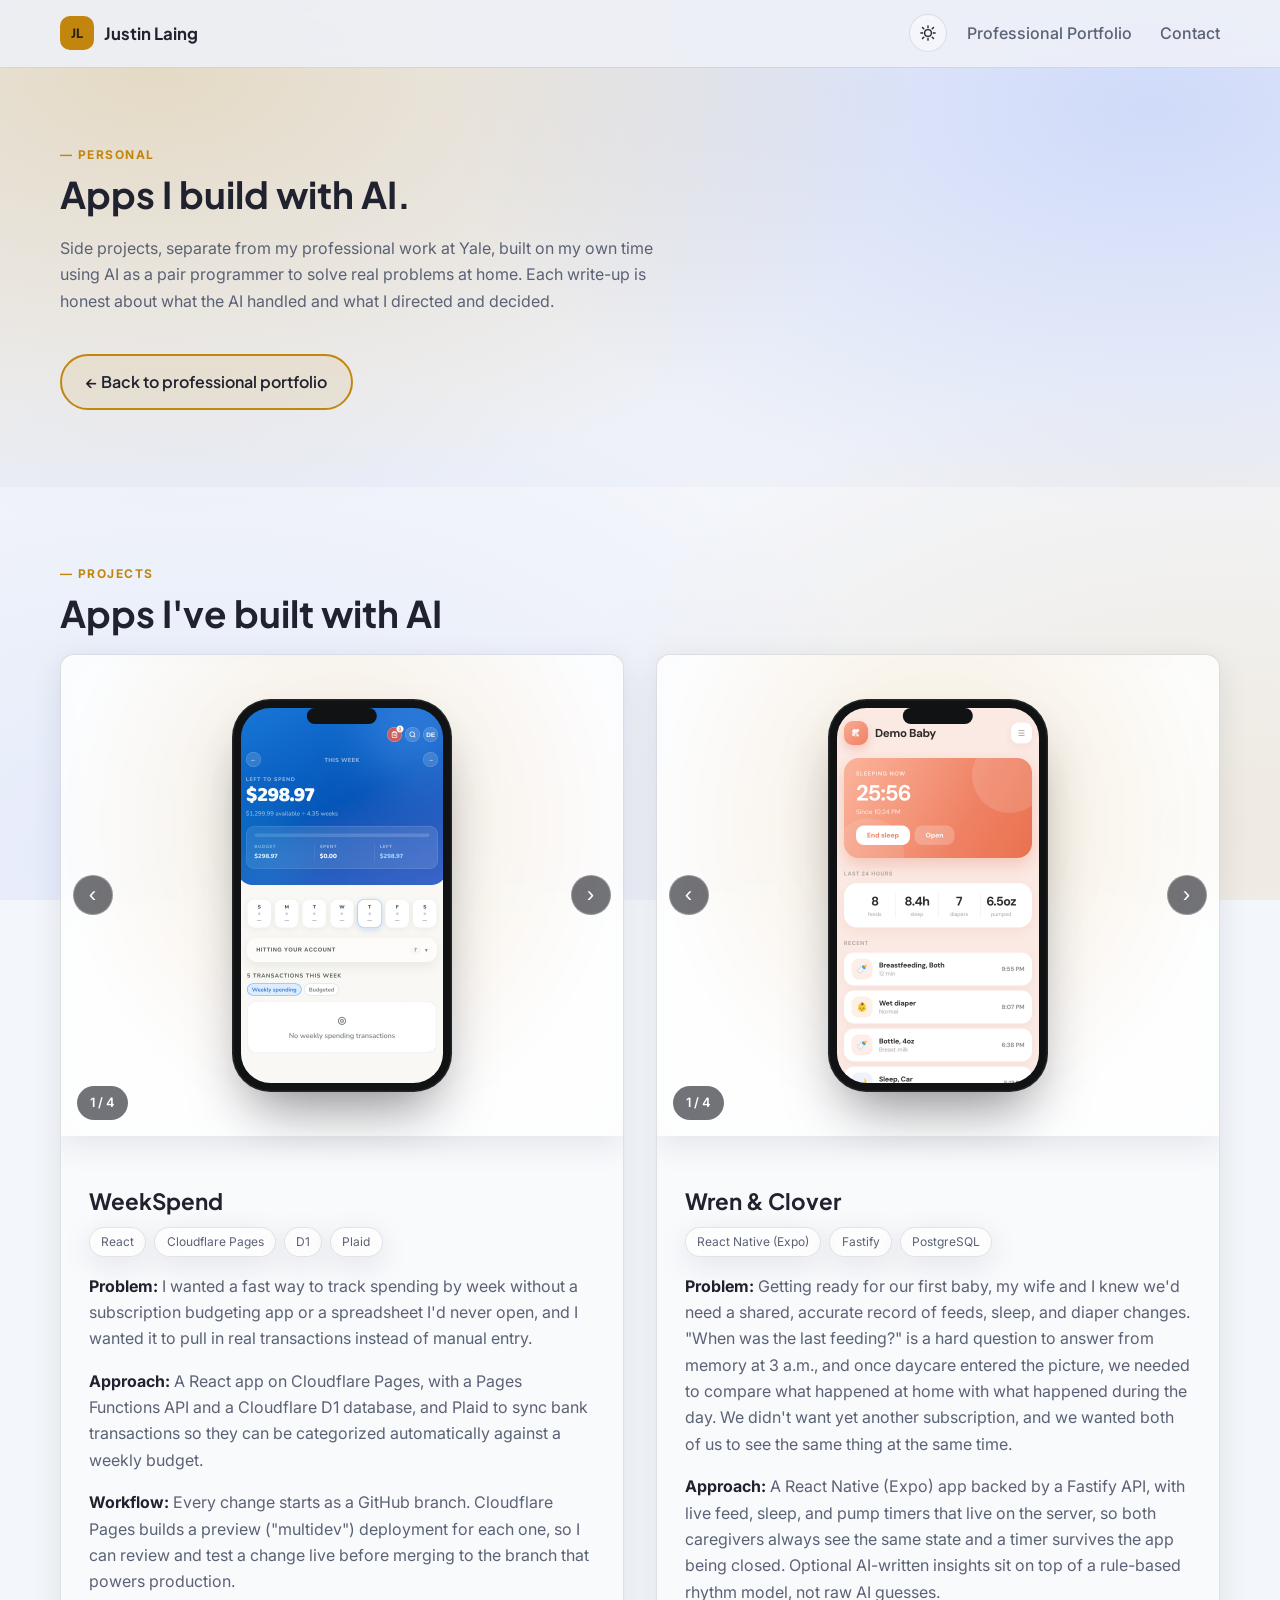
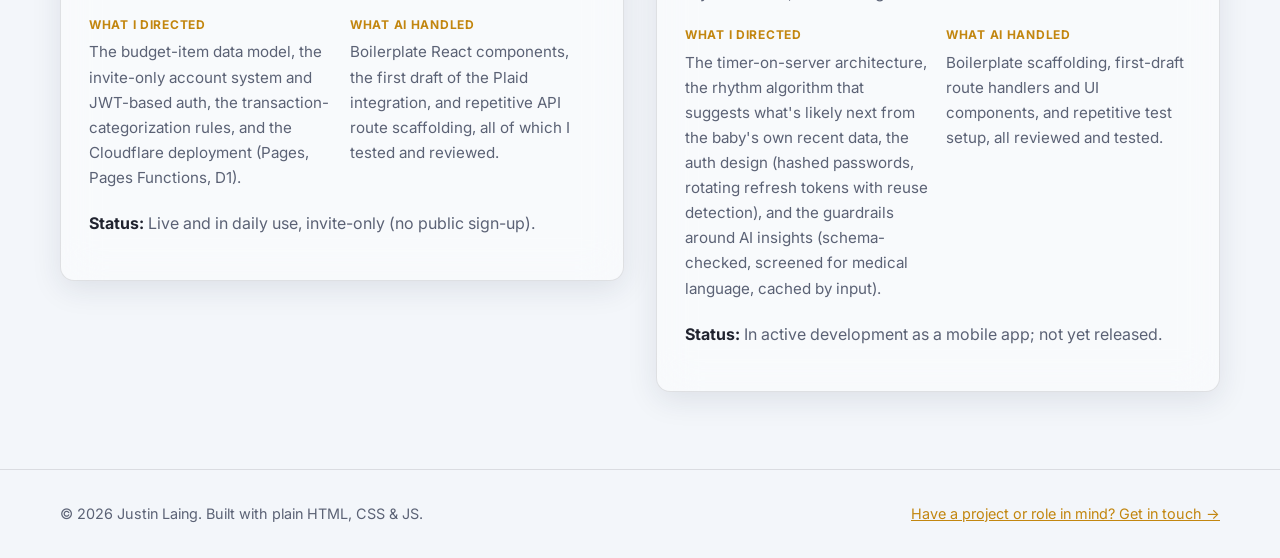
==== commit 0ece70cd: "Drop brand art from case study media, default to screenshot carousel Each project card now opens str" ====
--- a/personal.html
+++ b/personal.html
@@ -71,17 +71,13 @@
         <div class="cases">
           <!-- Case study 1: WeekSpend -->
           <article class="case">
-            <div class="case__media">
+            <div class="case__media" data-gallery-target="gallery-weekspend">
               <div class="case__phone">
-                <img class="case__media-img" src="images/weekspend-brand.jpg" alt="The WeekSpend app icon and wordmark, with the tagline 'Know where your week went.'" loading="lazy" width="840" height="780">
+                <img class="case__media-img" src="images/weekspend-weekly.jpg" alt="WeekSpend's This Week dashboard, showing left-to-spend for the week and the week's transactions." loading="lazy" width="840" height="1500">
               </div>
-              <button type="button" class="case__nav case__nav--prev" aria-label="Previous screenshot" hidden>&lsaquo;</button>
-              <button type="button" class="case__nav case__nav--next" aria-label="Next screenshot" hidden>&rsaquo;</button>
-              <span class="case__counter" hidden></span>
-              <button type="button" class="case__gallery-btn" data-gallery-target="gallery-weekspend">
-                <svg viewBox="0 0 24 24" width="16" height="16" fill="none" stroke="currentColor" stroke-width="1.8" stroke-linecap="round" stroke-linejoin="round" aria-hidden="true"><rect x="3" y="3" width="7" height="7" rx="1"/><rect x="14" y="3" width="7" height="7" rx="1"/><rect x="3" y="14" width="7" height="7" rx="1"/><rect x="14" y="14" width="7" height="7" rx="1"/></svg>
-                <span class="case__gallery-btn-label">View 4 screenshots</span>
-              </button>
+              <button type="button" class="case__nav case__nav--prev" aria-label="Previous screenshot">&lsaquo;</button>
+              <button type="button" class="case__nav case__nav--next" aria-label="Next screenshot">&rsaquo;</button>
+              <span class="case__counter">1 / 4</span>
             </div>
             <div id="gallery-weekspend" class="gallery-data" hidden>
               <img src="images/weekspend-weekly.jpg" alt="WeekSpend's This Week dashboard, showing left-to-spend for the week and the week's transactions.">
@@ -113,17 +109,13 @@
 
           <!-- Case study 2: Wren & Clover -->
           <article class="case">
-            <div class="case__media">
+            <div class="case__media" data-gallery-target="gallery-wren">
               <div class="case__phone">
-                <img class="case__media-img" src="images/wren-brand.jpg" alt="The Wren &amp; Clover app icon and wordmark, with the tagline 'Quiet tracking for the early days.'" loading="lazy" width="840" height="780">
+                <img class="case__media-img" src="images/wren-home.jpg" alt="Wren &amp; Clover's Home screen, with a live sleeping-now timer, 24-hour stats, and a recent activity feed. Shown with demo data." loading="lazy" width="840" height="1500">
               </div>
-              <button type="button" class="case__nav case__nav--prev" aria-label="Previous screenshot" hidden>&lsaquo;</button>
-              <button type="button" class="case__nav case__nav--next" aria-label="Next screenshot" hidden>&rsaquo;</button>
-              <span class="case__counter" hidden></span>
-              <button type="button" class="case__gallery-btn" data-gallery-target="gallery-wren">
-                <svg viewBox="0 0 24 24" width="16" height="16" fill="none" stroke="currentColor" stroke-width="1.8" stroke-linecap="round" stroke-linejoin="round" aria-hidden="true"><rect x="3" y="3" width="7" height="7" rx="1"/><rect x="14" y="3" width="7" height="7" rx="1"/><rect x="3" y="14" width="7" height="7" rx="1"/><rect x="14" y="14" width="7" height="7" rx="1"/></svg>
-                <span class="case__gallery-btn-label">View 4 screenshots</span>
-              </button>
+              <button type="button" class="case__nav case__nav--prev" aria-label="Previous screenshot">&lsaquo;</button>
+              <button type="button" class="case__nav case__nav--next" aria-label="Next screenshot">&rsaquo;</button>
+              <span class="case__counter">1 / 4</span>
             </div>
             <div id="gallery-wren" class="gallery-data" hidden>
               <img src="images/wren-home.jpg" alt="Wren &amp; Clover's Home screen, with a live sleeping-now timer, 24-hour stats, and a recent activity feed. Shown with demo data.">
--- a/styles.css
+++ b/styles.css
@@ -390,18 +390,16 @@
   transition: border-color .15s;
 }
 .case:hover { border-color: var(--accent); }
-.case__media { background: var(--bg-panel); position: relative; }
-.case__media img { display: block; width: 100%; height: auto; }
-.case__phone { position: relative; width: 100%; }
-
-/* Screenshot (gallery) mode: present the screenshot inside an iPhone frame
-   rather than full-bleed, since it's an app screen, not cover art. */
-.case__media--gallery {
+/* Screenshots show inside an iPhone frame, since they're app screens, not
+   cover art. */
+.case__media {
+  background: var(--bg-panel); position: relative;
   display: flex; align-items: center; justify-content: center;
   padding: 2.75rem 1.5rem;
   background-image: radial-gradient(ellipse at 50% 35%, color-mix(in srgb, var(--accent) 14%, transparent), transparent 72%);
 }
-.case__media--gallery .case__phone {
+.case__phone {
+  position: relative;
   width: min(220px, 56vw);
   aspect-ratio: 840 / 1500;
   border-radius: 2.4rem;
@@ -409,26 +407,15 @@
   padding: 9px;
   box-shadow: 0 30px 55px -18px rgba(15, 18, 30, 0.5), inset 0 0 0 1.5px rgba(255, 255, 255, 0.08);
 }
-.case__media--gallery .case__phone::after {
+.case__phone::after {
   content: "";
   position: absolute; top: 9px; left: 50%; transform: translateX(-50%);
   width: 32%; height: 16px; border-radius: 9px;
   background: #111214;
 }
-.case__media--gallery .case__media-img {
-  width: 100%; height: 100%; object-fit: cover; border-radius: 1.85rem;
-}
-.case__gallery-btn {
-  position: absolute; right: 1rem; bottom: 1rem;
-  display: inline-flex; align-items: center; gap: .45rem;
-  padding: .55rem 1rem; border-radius: 999px;
-  border: 1px solid rgba(255, 255, 255, 0.25);
-  background: rgba(20, 22, 30, 0.72);
-  backdrop-filter: blur(6px);
-  color: #fff; font: inherit; font-size: .85rem; font-weight: 600;
-  cursor: pointer; transition: border-color .15s, background .15s;
-}
-.case__gallery-btn:hover { border-color: var(--accent); background: rgba(20, 22, 30, 0.88); }
+.case__media-img {
+  display: block; width: 100%; height: 100%; object-fit: cover; border-radius: 1.85rem;
+}
 .gallery-data { display: none; }
 .case__body { padding: 1.75rem; }
 .case__title { font-size: 1.4rem; margin-bottom: .75rem; }
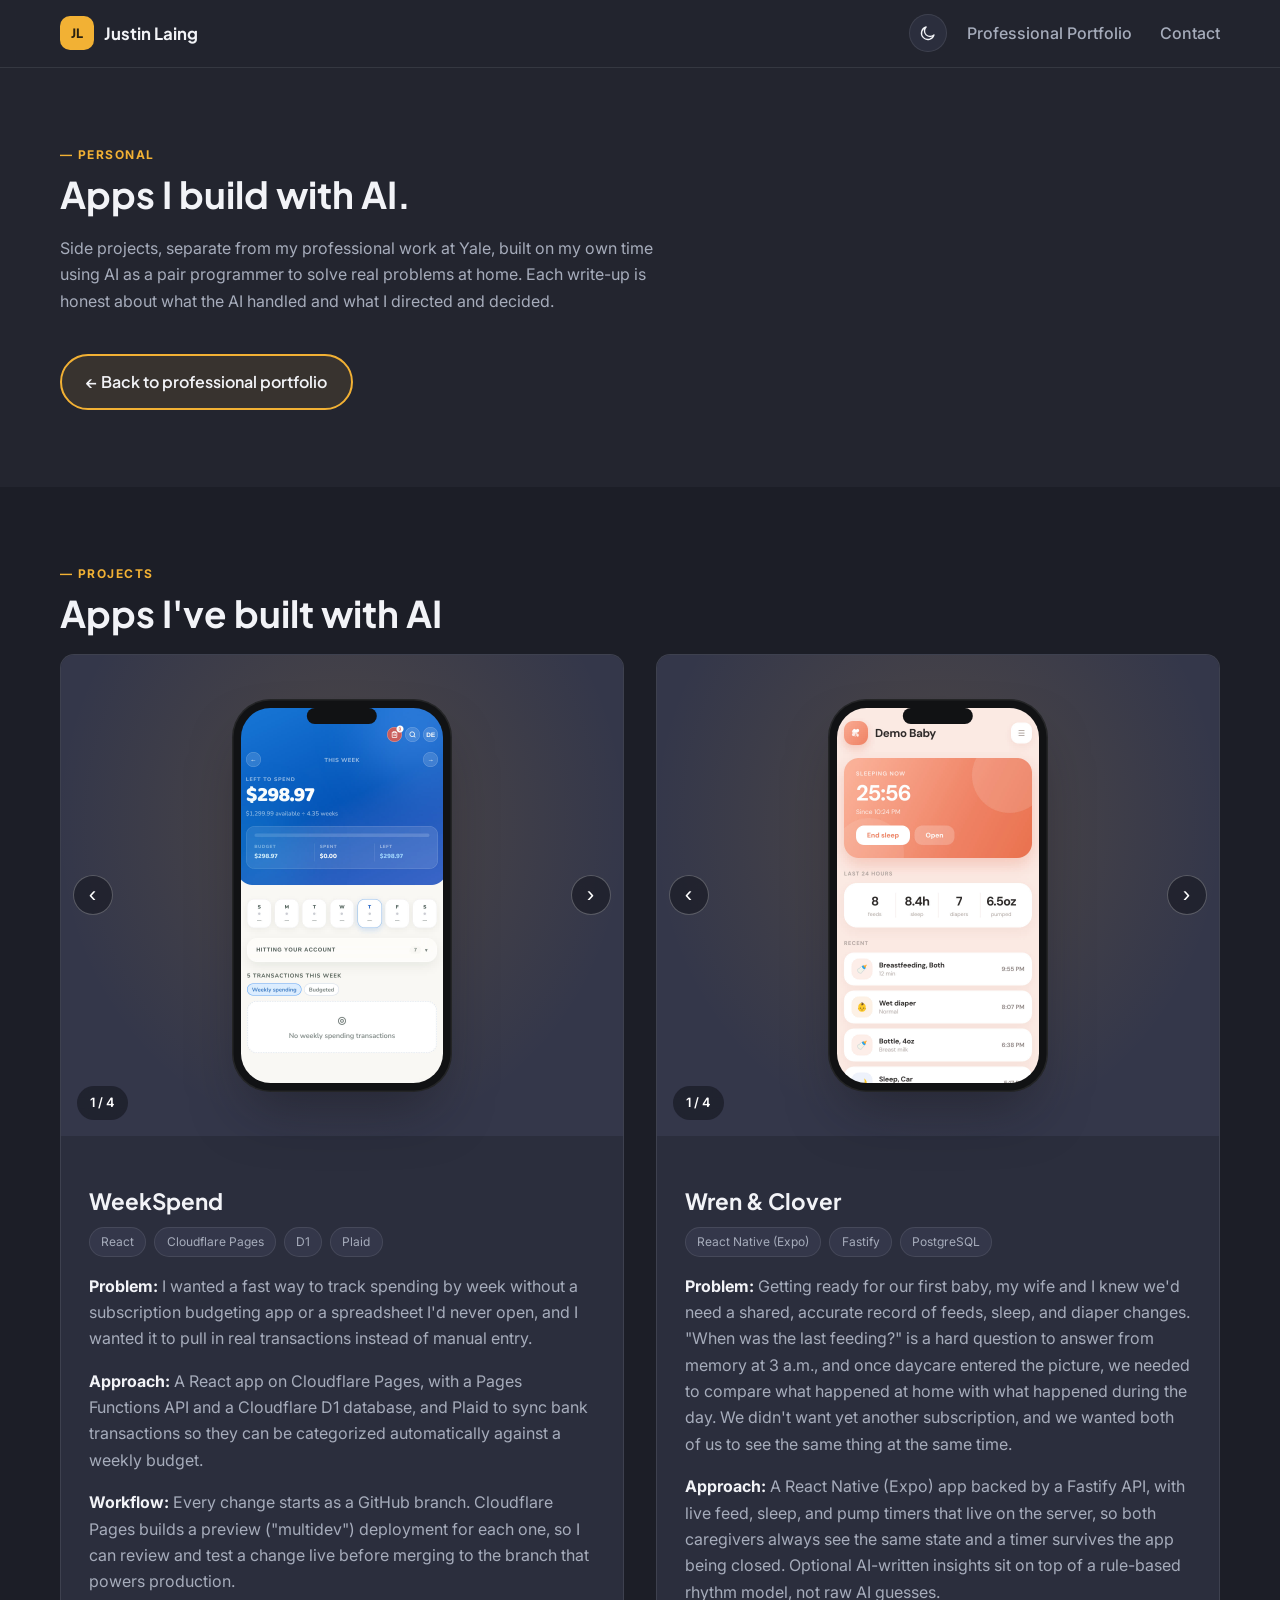
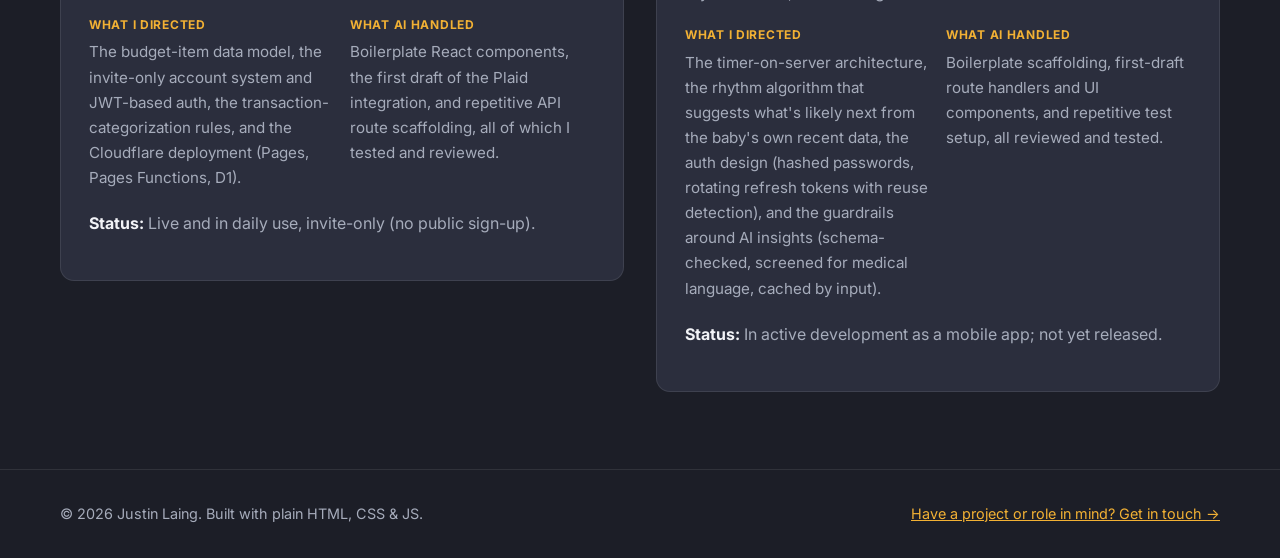
==== commit 370dd742: "Default to dark mode for first-time visitors Flip the inline theme-detection script's condition: dar" ====
--- a/personal.html
+++ b/personal.html
@@ -5,9 +5,10 @@
   <meta name="viewport" content="width=device-width, initial-scale=1.0">
   <script>
     // Applied before the stylesheet renders, so a returning visitor's
-    // chosen theme never flashes the other one on load.
+    // chosen theme never flashes the other one on load. Dark is the
+    // default for first-time visitors; light is opt-in and remembered.
     try {
-      if (localStorage.getItem('theme') === 'dark') {
+      if (localStorage.getItem('theme') !== 'light') {
         document.documentElement.setAttribute('data-theme', 'dark');
       }
     } catch (e) {}
--- a/styles.css
+++ b/styles.css
@@ -8,8 +8,9 @@
   --bg-alt: rgba(255, 255, 255, 0.3);
   --text: #20232f;
   --muted: #5b6275;
-  --accent: #c2860f;
-  --accent-dark: #a06f0c;
+  --accent: #f2b134;
+  --accent-dark: #d99a1f;
+  --accent-text: #c2860f;
   --accent-ink: #2a2110;
   --border: rgba(32, 35, 47, 0.12);
   --panel-blur: blur(20px);
@@ -17,10 +18,8 @@
   --status-error: #b42318;
   --status-success: #1b7a43;
   --nav-menu-bg: #fbfbfe;
-  --hero-panel-bg: linear-gradient(155deg, #f8f9fc 0%, #eef0f6 55%, #e4e7ef 100%);
   --hero-text: #20232f;
   --hero-text-muted: rgba(32, 35, 47, .68);
-  --hero-graphic-bg: #eef0f5;
   --hero-shape-secondary: #5b7cfa;
   --hero-border: rgba(32, 35, 47, .14);
   --bg-image:
@@ -43,18 +42,15 @@
   --bg-alt: #1c1e27;
   --text: #f2f3f7;
   --muted: #a6acbb;
-  --accent: #f2b134;
-  --accent-dark: #d99a1f;
+  --accent-text: var(--accent);
   --border: rgba(255, 255, 255, 0.09);
   --panel-blur: none;
   --glass-shadow: none;
   --status-error: #ff7a6b;
   --status-success: #6fd394;
   --nav-menu-bg: var(--bg);
-  --hero-panel-bg: linear-gradient(155deg, #2b2f44 0%, #1a1c27 55%, #15161d 100%);
   --hero-text: #f4f1ea;
   --hero-text-muted: rgba(244, 241, 234, .74);
-  --hero-graphic-bg: #1a1c27;
   --hero-shape-secondary: rgba(99, 140, 255, .8);
   --hero-border: rgba(244, 241, 234, .25);
   --bg-image: none;
@@ -99,7 +95,7 @@
 
 h1, h2, h3 { font-family: var(--font-head); line-height: 1.2; margin: 0 0 0.5em; font-weight: 700; }
 p { margin: 0 0 1rem; }
-a { color: var(--accent); }
+a { color: var(--accent-text); }
 
 img { max-width: 100%; height: auto; }
 
@@ -151,7 +147,7 @@
   display: flex; gap: 1.75rem; list-style: none; margin: 0; padding: 0;
 }
 .nav__menu a { text-decoration: none; color: var(--muted); font-weight: 500; }
-.nav__menu a:hover { color: var(--accent); }
+.nav__menu a:hover { color: var(--accent-text); }
 
 .nav__right { display: flex; align-items: center; gap: 1.25rem; }
 
@@ -163,7 +159,7 @@
   color: var(--text); cursor: pointer; padding: 0;
   transition: border-color .15s, color .15s;
 }
-.theme-toggle:hover { border-color: var(--accent); color: var(--accent); }
+.theme-toggle:hover { border-color: var(--accent); color: var(--accent-text); }
 .theme-toggle__icon--moon { display: none; }
 :root[data-theme="dark"] .theme-toggle__icon--sun { display: none; }
 :root[data-theme="dark"] .theme-toggle__icon--moon { display: block; }
@@ -186,7 +182,6 @@
     display: none;
     backdrop-filter: var(--panel-blur);
     -webkit-backdrop-filter: var(--panel-blur);
-    box-shadow: var(--glass-shadow);
   }
   .nav__menu.is-open { display: flex; }
   .nav__menu li { padding: .5rem 0; }
@@ -211,22 +206,24 @@
 }
 
 /* ---- Hero ----
-   Full-bleed two-panel layout: a dark color-block panel carries the
-   introduction and actions, paired with an abstract graphic panel
-   (standing in for a portrait) rather than a small card-style visual. */
-.hero { display: grid; grid-template-columns: 1fr; }
+   Two-panel layout, the same width as the rest of the site's sections,
+   with no panel background of its own: it bleeds into the page
+   background rather than reading as a boxed card. */
+.hero {
+  display: grid; grid-template-columns: 1fr;
+  width: min(100% - 2.5rem, var(--max)); margin: var(--space) auto 0;
+}
 @media (min-width: 860px) {
   .hero { grid-template-columns: minmax(0, 46%) 1fr; min-height: min(82vh, 660px); }
 }
 
 .hero__panel--content {
   position: relative;
-  background: var(--hero-panel-bg);
   color: var(--hero-text);
   padding: clamp(3rem, 7vw, 5rem) clamp(1.5rem, 6vw, 4rem) clamp(5rem, 9vw, 6.5rem);
   display: flex; flex-direction: column; justify-content: center; gap: 1.5rem;
 }
-.hero__panel--content .hero__kicker { color: var(--accent); }
+.hero__panel--content .hero__kicker { color: var(--accent-text); }
 .hero__panel--content .hero__title { color: var(--hero-text); }
 .hero__panel--content .hero__lead { color: var(--hero-text-muted); }
 .hero__panel--content .btn--ghost { color: var(--hero-text); }
@@ -235,7 +232,7 @@
   text-transform: uppercase; letter-spacing: .12em;
   font-size: .8rem; font-weight: 700; margin-bottom: 0;
 }
-.hero__title { font-size: clamp(2rem, 4vw, 2.75rem); max-width: 18ch; }
+.hero__title { font-size: clamp(1.85rem, 3.75vw, 2.5rem); max-width: 18ch; }
 .hero__lead { font-size: 1.1rem; max-width: 46ch; }
 .hero__actions { display: flex; flex-wrap: wrap; gap: 1rem; margin-top: .5rem; }
 
@@ -259,12 +256,11 @@
   transition: color .15s;
 }
 .hero__scroll::before { content: ""; width: 1px; height: 38px; background: currentColor; }
-.hero__scroll:hover { color: var(--accent); }
+.hero__scroll:hover { color: var(--accent-text); }
 
 .hero__panel--graphic {
   position: relative; overflow: hidden; min-height: 420px;
   display: flex; align-items: center; justify-content: center;
-  background: var(--hero-graphic-bg);
 }
 .hero__shape { position: absolute; pointer-events: none; }
 .hero__shape--circle-lg {
@@ -307,7 +303,7 @@
 .section__title { font-size: clamp(1.6rem, 4vw, 2.3rem); }
 .section__kicker {
   text-transform: uppercase; letter-spacing: .12em;
-  font-size: .75rem; font-weight: 700; color: var(--accent);
+  font-size: .75rem; font-weight: 700; color: var(--accent-text);
   margin: 0 0 .5rem;
 }
 .section__intro { color: var(--muted); max-width: 60ch; margin-bottom: 2.5rem; }
@@ -324,9 +320,13 @@
 .stats__text { color: var(--muted); max-width: 42ch; }
 .stats__link {
   display: inline-block; font-weight: 600; text-decoration: none;
-  color: var(--accent); margin-top: .5rem;
+  color: var(--accent-text); margin-top: .5rem;
 }
 .stats__link:hover { text-decoration: underline; }
+
+/* No stats numbers to pair with, so let the text column run full width
+   instead of squeezing into the grid's half column. */
+.stats--full .stats__text { max-width: 60ch; }
 .stats__quote {
   font-family: var(--font-head); font-weight: 600; font-size: 1.2rem;
   color: var(--text); font-style: normal; margin-bottom: 2rem;
@@ -337,7 +337,7 @@
 }
 .stat__value {
   display: block; font-family: var(--font-head); font-weight: 800;
-  font-size: 2.2rem; color: var(--accent);
+  font-size: 2.2rem; color: var(--accent-text);
 }
 .stat__label { display: block; color: var(--muted); font-size: .9rem; }
 
@@ -356,25 +356,7 @@
 .service-card:hover { transform: translateY(-3px); border-color: var(--accent); }
 .service-card h3 { font-size: 1.15rem; margin: 1.25rem 0 .5rem; }
 .service-card p { color: var(--muted); margin: 0; font-size: .95rem; }
-.service-card__icon { color: var(--accent); }
-
-/* ---- Personal projects teaser ---- */
-.teaser-cards {
-  display: grid; gap: 1.5rem;
-  grid-template-columns: repeat(auto-fit, minmax(260px, 1fr));
-  margin: 2rem 0 1.75rem;
-}
-.teaser-card {
-  display: block; text-decoration: none; color: var(--text);
-  background: var(--bg-panel-alt); border: 1px solid var(--border);
-  border-radius: var(--radius); overflow: hidden;
-  transition: border-color .15s, transform .15s;
-}
-.teaser-card:hover { border-color: var(--accent); transform: translateY(-3px); }
-.teaser-card img { display: block; width: 100%; height: auto; aspect-ratio: 840 / 780; object-fit: cover; }
-.teaser-card__body { display: block; padding: 1.25rem 1.5rem; }
-.teaser-card__title { display: block; font-family: var(--font-head); font-weight: 700; font-size: 1.1rem; margin-bottom: .35rem; }
-.teaser-card__desc { display: block; color: var(--muted); font-size: .9rem; }
+.service-card__icon { color: var(--accent-text); }
 
 /* ---- Project / portfolio cards ---- */
 .portfolio { background: var(--bg-alt); }
@@ -427,7 +409,7 @@
 }
 .case__split dt {
   font-size: .75rem; text-transform: uppercase; letter-spacing: .06em;
-  color: var(--accent); font-weight: 700; margin-bottom: .3rem;
+  color: var(--accent-text); font-weight: 700; margin-bottom: .3rem;
 }
 .case__split dd { margin: 0; color: var(--muted); font-size: .95rem; }
 .case__links { display: flex; align-items: center; gap: 1.25rem; margin: 1.25rem 0 0; }
@@ -478,7 +460,7 @@
 }
 .case-fact__label {
   display: block; text-transform: uppercase; letter-spacing: .06em;
-  font-size: .72rem; font-weight: 700; color: var(--accent); margin-bottom: .35rem;
+  font-size: .72rem; font-weight: 700; color: var(--accent-text); margin-bottom: .35rem;
 }
 .case-fact__value { display: block; font-family: var(--font-head); font-weight: 700; font-size: 1.05rem; }
 
@@ -597,8 +579,8 @@
   flex-shrink: 0; color: var(--muted);
   transition: transform .2s, color .15s;
 }
-.tl__item[open] .tl__chevron { transform: rotate(180deg); color: var(--accent); }
-.tl__item:hover .tl__chevron, .tl__item:focus-within .tl__chevron { color: var(--accent); }
+.tl__item[open] .tl__chevron { transform: rotate(180deg); color: var(--accent-text); }
+.tl__item:hover .tl__chevron, .tl__item:focus-within .tl__chevron { color: var(--accent-text); }
 .tl__detail { padding: 0 1.35rem 1.25rem; margin-top: -.25rem; color: var(--muted); }
 .tl__detail p { margin-bottom: .75rem; }
 
